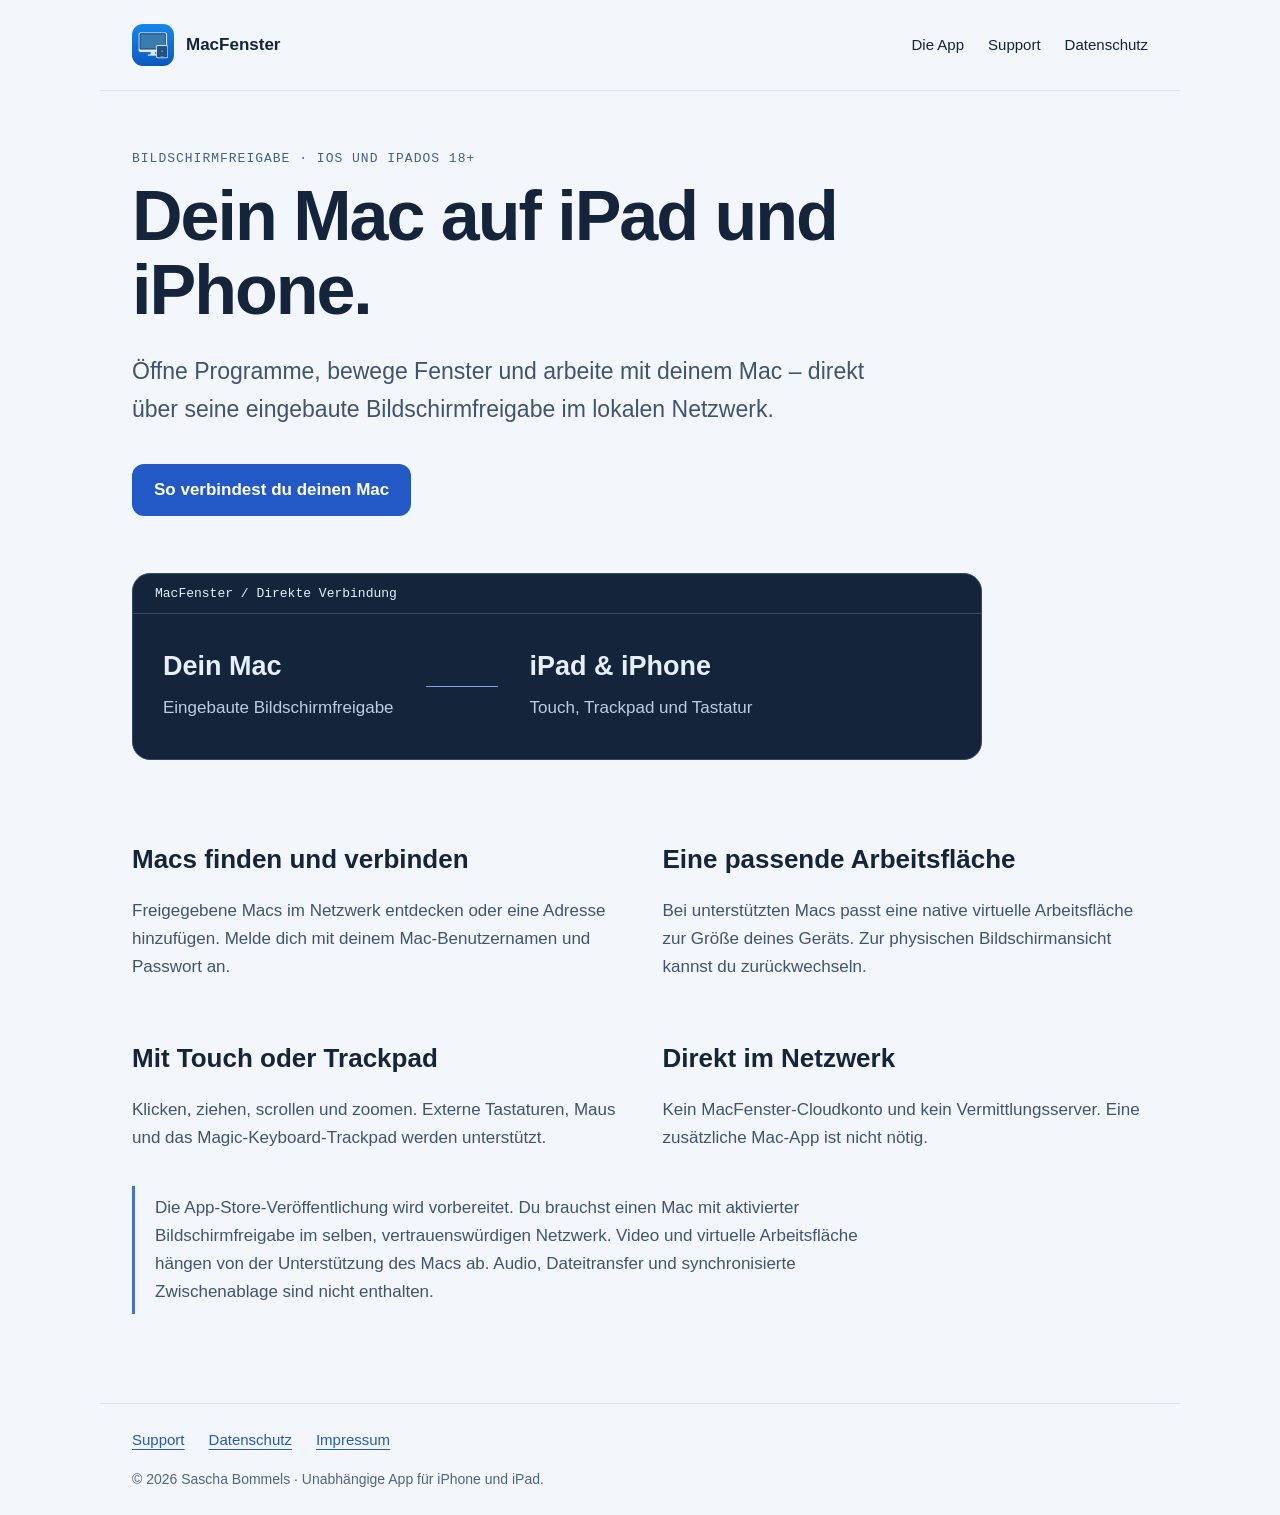
==== index.html @ a95e3043 "Publish MacFenster support and privacy website" ====
<!doctype html><html lang="de"><head><meta charset="utf-8"><meta name="viewport" content="width=device-width,initial-scale=1"><title>Dein Mac auf iPad und iPhone – MacFenster</title><meta name="description" content="MacFenster: Bildschirmfreigabe für deinen Mac auf iPad und iPhone. Hilfe, Kontakt und Datenschutz."><link rel="icon" href="assets/icon.png"><link rel="stylesheet" href="style.css"></head><body><header><a class="brand" href="index.html"><img src="assets/icon.png" alt="" width="42" height="42">MacFenster</a><nav aria-label="Hauptnavigation"><a href="index.html">Die App</a><a href="support.html">Support</a><a href="privacy.html">Datenschutz</a></nav></header><main><div class="eyebrow">Bildschirmfreigabe · iOS und iPadOS 18+</div><h1>Dein Mac auf iPad und iPhone.</h1><p class="lead">Öffne Programme, bewege Fenster und arbeite mit deinem Mac – direkt über seine eingebaute Bildschirmfreigabe im lokalen Netzwerk.</p><a class="button" href="support.html">So verbindest du deinen Mac</a><div class="window" role="img" aria-label="Direkte Verbindung vom Mac zu iPad und iPhone"><div class="titlebar">MacFenster / Direkte Verbindung</div><div class="windowbody"><div><strong>Dein Mac</strong><p>Eingebaute Bildschirmfreigabe</p></div><span class="linkline"></span><div><strong>iPad &amp; iPhone</strong><p>Touch, Trackpad und Tastatur</p></div></div></div><div class="features"><section><h2>Macs finden und verbinden</h2><p>Freigegebene Macs im Netzwerk entdecken oder eine Adresse hinzufügen. Melde dich mit deinem Mac-Benutzernamen und Passwort an.</p></section><section><h2>Eine passende Arbeitsfläche</h2><p>Bei unterstützten Macs passt eine native virtuelle Arbeitsfläche zur Größe deines Geräts. Zur physischen Bildschirmansicht kannst du zurückwechseln.</p></section><section><h2>Mit Touch oder Trackpad</h2><p>Klicken, ziehen, scrollen und zoomen. Externe Tastaturen, Maus und das Magic-Keyboard-Trackpad werden unterstützt.</p></section><section><h2>Direkt im Netzwerk</h2><p>Kein MacFenster-Cloudkonto und kein Vermittlungsserver. Eine zusätzliche Mac-App ist nicht nötig.</p></section></div><p class="note">Die App-Store-Veröffentlichung wird vorbereitet. Du brauchst einen Mac mit aktivierter Bildschirmfreigabe im selben, vertrauenswürdigen Netzwerk. Video und virtuelle Arbeitsfläche hängen von der Unterstützung des Macs ab. Audio, Dateitransfer und synchronisierte Zwischenablage sind nicht enthalten.</p></main><footer><nav aria-label="Rechtliches"><a href="support.html">Support</a><a href="privacy.html">Datenschutz</a><a href="impressum.html">Impressum</a></nav>© 2026 Sascha Bommels · Unabhängige App für iPhone und iPad.</footer></body></html>
---- style.css ----
*{box-sizing:border-box}body{margin:0;background:#f3f6fb;color:#14243b;font:17px/1.65 -apple-system,BlinkMacSystemFont,"Segoe UI",sans-serif}a{color:#2259c7;text-underline-offset:4px}header,main,footer{max-width:1080px;margin:auto;padding:24px 32px}header{display:flex;align-items:center;justify-content:space-between;gap:24px;border-bottom:1px solid #dbe3ef}header a{color:inherit;text-decoration:none}nav{display:flex;gap:24px;flex-wrap:wrap;font-size:15px}.brand{display:flex;align-items:center;gap:12px;font-weight:650}.brand img{width:42px;height:42px;border-radius:11px}main{min-height:65vh;padding-top:60px;padding-bottom:72px}h1{font-size:clamp(38px,6vw,70px);line-height:1.05;letter-spacing:-2px;max-width:800px;margin:14px 0 26px}h2{font-size:26px;line-height:1.25;margin-top:38px}p{max-width:760px}.eyebrow{font:13px ui-monospace,SFMono-Regular,monospace;color:#42628a;text-transform:uppercase;letter-spacing:1px}.lead{font-size:23px;color:#40546f}.button{display:inline-block;background:#2359c6;color:white;text-decoration:none;padding:12px 22px;border-radius:12px;font-weight:600;margin:12px 10px 12px 0}.window{margin:45px 0;background:#14243b;color:#e6efff;border:1px solid #364b6a;border-radius:18px;overflow:hidden;max-width:850px}.titlebar{padding:12px 22px;font:13px ui-monospace,monospace;border-bottom:1px solid #364b6a}.windowbody{padding:30px;display:flex;align-items:center;gap:32px;flex-wrap:wrap}.windowbody strong{font-size:27px}.windowbody p{color:#bdcce4;margin:6px 0}.linkline{width:72px;height:1px;background:#81a6eb}.features{display:grid;grid-template-columns:1fr 1fr;gap:6px 45px}.features p{color:#40546f}.note{border-left:3px solid #4072ce;padding:8px 0 8px 20px;color:#40546f}li{margin:10px 0}footer{font-size:14px;color:#506581;border-top:1px solid #dbe3ef}footer nav{margin-bottom:15px}address{font-style:normal}:focus-visible{outline:3px solid #d1792d;outline-offset:5px}details{border-bottom:1px solid #dbe3ef;padding:18px 0}summary{cursor:pointer;font-weight:600}@media(max-width:640px){header,main,footer{padding-left:22px;padding-right:22px}header{align-items:flex-start;flex-direction:column;gap:15px}nav{gap:15px}main{padding-top:36px}.lead{font-size:20px}.features{grid-template-columns:1fr}.windowbody{padding:24px;gap:18px}.linkline{width:30px}}
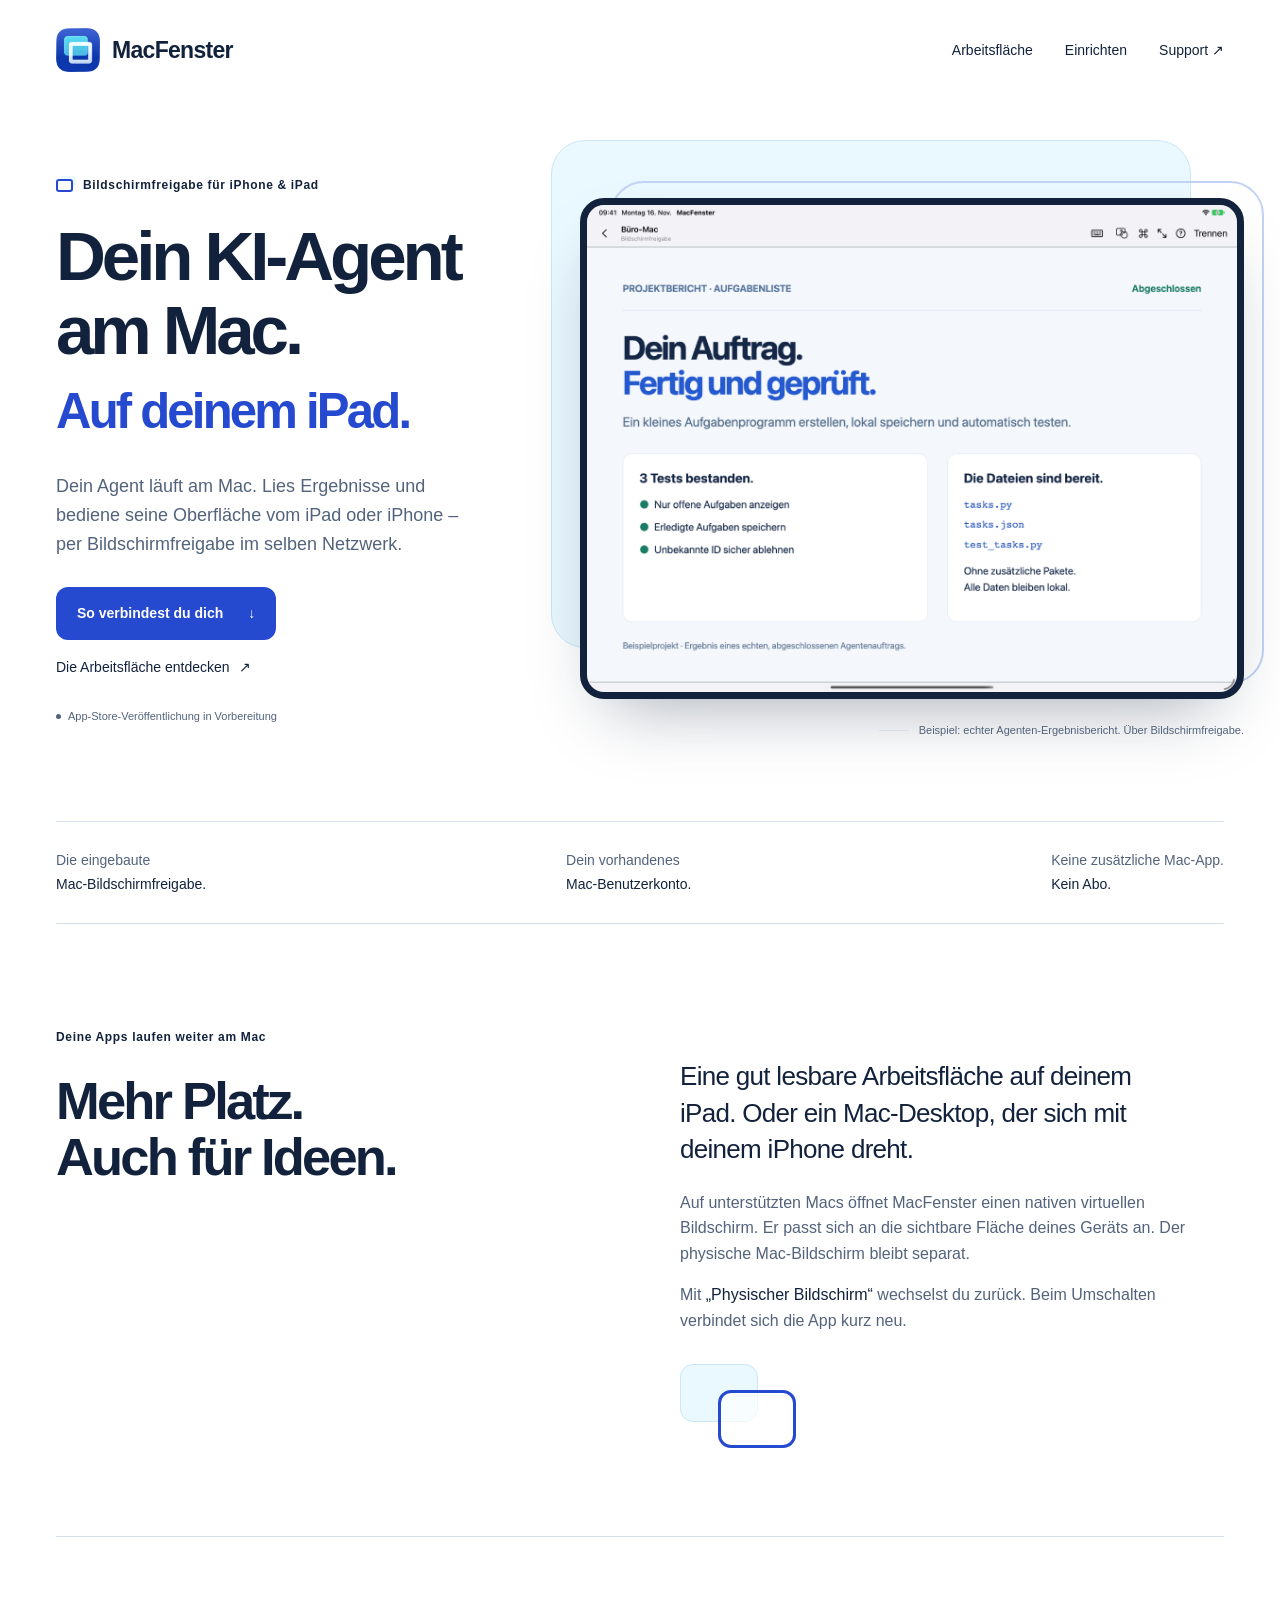
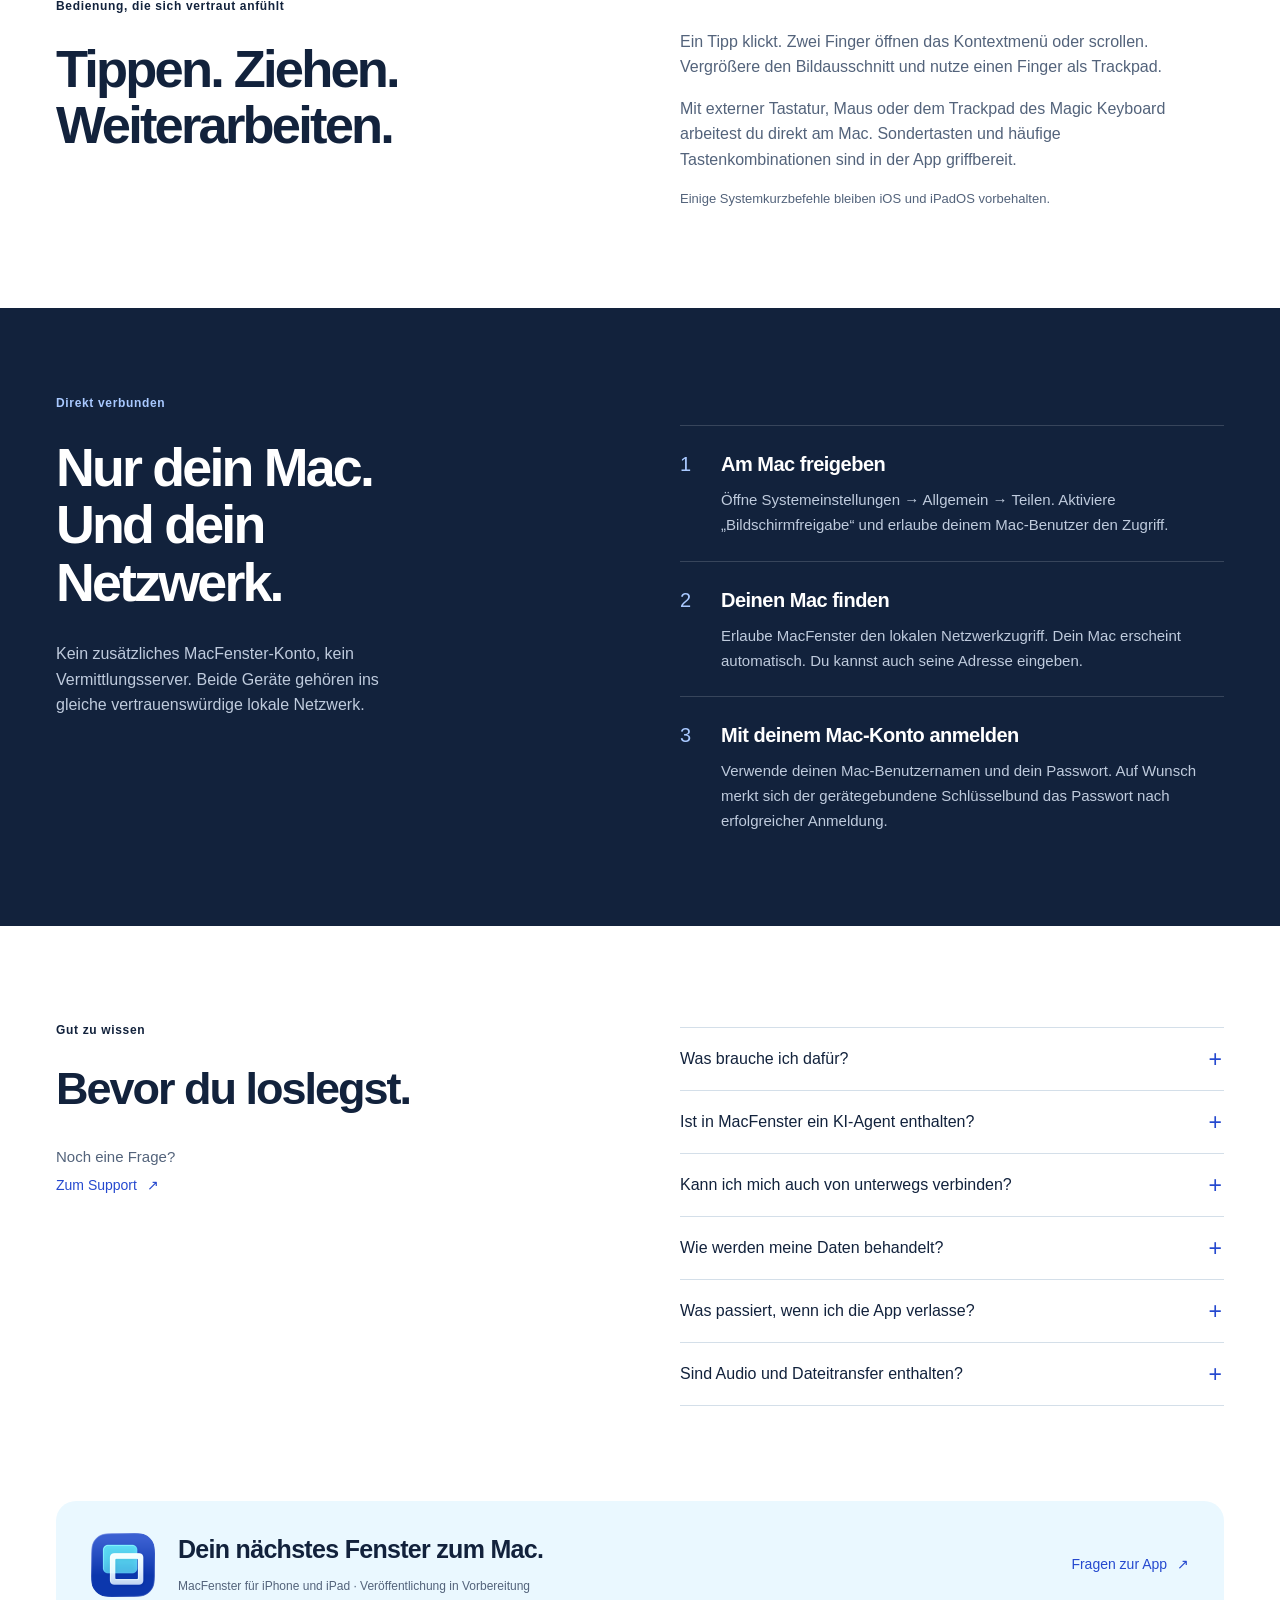
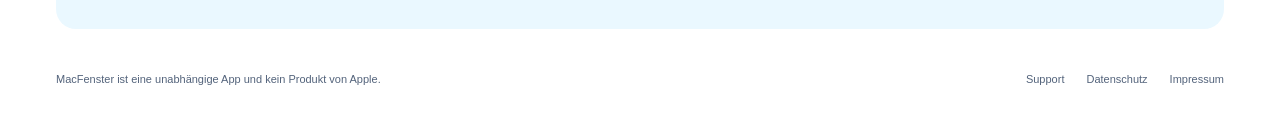
==== commit ae31b364: "Redesign MacFenster identity and agent remote-control positioning" ====
--- a/index.html
+++ b/index.html
@@ -1 +1,72 @@
-<!doctype html><html lang="de"><head><meta charset="utf-8"><meta name="viewport" content="width=device-width,initial-scale=1"><title>Dein Mac auf iPad und iPhone – MacFenster</title><meta name="description" content="MacFenster: Bildschirmfreigabe für deinen Mac auf iPad und iPhone. Hilfe, Kontakt und Datenschutz."><link rel="icon" href="assets/icon.png"><link rel="stylesheet" href="style.css"></head><body><header><a class="brand" href="index.html"><img src="assets/icon.png" alt="" width="42" height="42">MacFenster</a><nav aria-label="Hauptnavigation"><a href="index.html">Die App</a><a href="support.html">Support</a><a href="privacy.html">Datenschutz</a></nav></header><main><div class="eyebrow">Bildschirmfreigabe · iOS und iPadOS 18+</div><h1>Dein Mac auf iPad und iPhone.</h1><p class="lead">Öffne Programme, bewege Fenster und arbeite mit deinem Mac – direkt über seine eingebaute Bildschirmfreigabe im lokalen Netzwerk.</p><a class="button" href="support.html">So verbindest du deinen Mac</a><div class="window" role="img" aria-label="Direkte Verbindung vom Mac zu iPad und iPhone"><div class="titlebar">MacFenster / Direkte Verbindung</div><div class="windowbody"><div><strong>Dein Mac</strong><p>Eingebaute Bildschirmfreigabe</p></div><span class="linkline"></span><div><strong>iPad &amp; iPhone</strong><p>Touch, Trackpad und Tastatur</p></div></div></div><div class="features"><section><h2>Macs finden und verbinden</h2><p>Freigegebene Macs im Netzwerk entdecken oder eine Adresse hinzufügen. Melde dich mit deinem Mac-Benutzernamen und Passwort an.</p></section><section><h2>Eine passende Arbeitsfläche</h2><p>Bei unterstützten Macs passt eine native virtuelle Arbeitsfläche zur Größe deines Geräts. Zur physischen Bildschirmansicht kannst du zurückwechseln.</p></section><section><h2>Mit Touch oder Trackpad</h2><p>Klicken, ziehen, scrollen und zoomen. Externe Tastaturen, Maus und das Magic-Keyboard-Trackpad werden unterstützt.</p></section><section><h2>Direkt im Netzwerk</h2><p>Kein MacFenster-Cloudkonto und kein Vermittlungsserver. Eine zusätzliche Mac-App ist nicht nötig.</p></section></div><p class="note">Die App-Store-Veröffentlichung wird vorbereitet. Du brauchst einen Mac mit aktivierter Bildschirmfreigabe im selben, vertrauenswürdigen Netzwerk. Video und virtuelle Arbeitsfläche hängen von der Unterstützung des Macs ab. Audio, Dateitransfer und synchronisierte Zwischenablage sind nicht enthalten.</p></main><footer><nav aria-label="Rechtliches"><a href="support.html">Support</a><a href="privacy.html">Datenschutz</a><a href="impressum.html">Impressum</a></nav>© 2026 Sascha Bommels · Unabhängige App für iPhone und iPad.</footer></body></html>+<!doctype html>
+<html lang="de">
+<head>
+  <meta charset="utf-8">
+  <meta name="viewport" content="width=device-width,initial-scale=1">
+  <meta name="robots" content="noindex,nofollow">
+  <meta name="description" content="Deinen KI-Agenten am Mac im Blick behalten und seine Oberfläche bedienen – über Bildschirmfreigabe auf iPad und iPhone, direkt im gemeinsamen lokalen Netzwerk.">
+  <title>MacFenster – Dein KI-Agent am Mac. Auf deinem iPad.</title>
+  <link rel="icon" href="assets/portal.png" type="image/png">
+  <link rel="stylesheet" href="styles.css">
+  <link rel="canonical" href="https://nature0ne.github.io/macfenster-website/">
+  <meta property="og:type" content="website">
+  <meta property="og:url" content="https://nature0ne.github.io/macfenster-website/">
+  <meta property="og:title" content="MacFenster – Dein KI-Agent am Mac. Auf deinem iPad.">
+  <meta property="og:description" content="Bediene deinen Mac mit iPad und iPhone – per Bildschirmfreigabe im selben Netzwerk.">
+  <meta property="og:image" content="https://nature0ne.github.io/macfenster-website/assets/share-card.png">
+  <meta name="twitter:card" content="summary_large_image">
+</head>
+<body>
+  <a class="skip" href="#inhalt">Zum Inhalt</a>
+  <header class="site-header wrap">
+    <a class="brand" href="#" aria-label="MacFenster Startseite"><img src="assets/portal.png" width="44" height="44" alt=""><span>MacFenster</span></a>
+    <nav aria-label="Hauptnavigation"><a href="#arbeitsflaeche">Arbeitsfläche</a><a href="#einrichten">Einrichten</a><a href="https://nature0ne.github.io/macfenster-website/support.html">Support <span aria-hidden="true">↗</span></a></nav>
+  </header>
+
+  <main id="inhalt">
+    <section class="hero hero-ai wrap" aria-labelledby="hero-title">
+      <div class="hero-copy">
+        <p class="eyebrow"><span class="small-window" aria-hidden="true"></span>Bildschirmfreigabe für iPhone &amp; iPad</p>
+        <h1 id="hero-title">Dein KI-Agent<br>am Mac.<br><span>Auf deinem iPad.</span></h1>
+        <p class="lead">Dein Agent läuft am Mac. Lies Ergebnisse und bediene seine Oberfläche vom iPad oder iPhone – per Bildschirmfreigabe im selben Netzwerk.</p>
+        <div class="hero-actions"><a class="button" href="#einrichten">So verbindest du dich <span aria-hidden="true">↓</span></a><a class="text-link" href="#arbeitsflaeche">Die Arbeitsfläche entdecken <span aria-hidden="true">↗</span></a></div>
+        <p class="availability"><span aria-hidden="true"></span>App-Store-Veröffentlichung in Vorbereitung</p>
+      </div>
+      <figure class="hero-visual">
+        <div class="window-outline outline-back" aria-hidden="true"></div><div class="window-outline outline-front" aria-hidden="true"></div>
+        <div class="app-window"><img src="assets/agent-result-ipad.png" width="2752" height="2064" alt="MacFenster auf dem iPad, hier mit einem gekennzeichneten Ergebnisbericht eines echten Beispiel-Agentenauftrags. Die App bedient die am Mac geöffneten Programme über Bildschirmfreigabe." fetchpriority="high"></div>
+        <figcaption><span class="caption-line" aria-hidden="true"></span>Beispiel: echter Agenten-Ergebnisbericht. Über Bildschirmfreigabe.</figcaption>
+      </figure>
+    </section>
+
+    <div class="principles wrap" aria-label="Direkte Verbindung ohne zusätzlichen Dienst"><p>Die eingebaute<br><strong>Mac-Bildschirmfreigabe.</strong></p><p>Dein vorhandenes<br><strong>Mac-Benutzerkonto.</strong></p><p>Keine zusätzliche Mac-App.<br><strong>Kein Abo.</strong></p></div>
+
+    <section class="workspace wrap" id="arbeitsflaeche" aria-labelledby="workspace-title">
+      <div><p class="eyebrow">Deine Apps laufen weiter am Mac</p><h2 id="workspace-title">Mehr Platz.<br>Auch für Ideen.</h2></div>
+      <div class="workspace-copy"><p class="large-copy">Eine gut lesbare Arbeitsfläche auf deinem iPad. Oder ein Mac-Desktop, der sich mit deinem iPhone dreht.</p><p>Auf unterstützten Macs öffnet MacFenster einen nativen virtuellen Bildschirm. Er passt sich an die sichtbare Fläche deines Geräts an. Der physische Mac-Bildschirm bleibt separat.</p><p>Mit <strong>„Physischer Bildschirm“</strong> wechselst du zurück. Beim Umschalten verbindet sich die App kurz neu.</p><div class="window-pair" aria-hidden="true"><span></span><span></span></div></div>
+    </section>
+
+    <section class="input-section wrap" aria-labelledby="input-title">
+      <div class="input-title"><p class="eyebrow">Bedienung, die sich vertraut anfühlt</p><h2 id="input-title">Tippen. Ziehen.<br>Weiterarbeiten.</h2></div>
+      <div class="input-copy"><p>Ein Tipp klickt. Zwei Finger öffnen das Kontextmenü oder scrollen. Vergrößere den Bildausschnitt und nutze einen Finger als Trackpad.</p><p>Mit externer Tastatur, Maus oder dem Trackpad des Magic Keyboard arbeitest du direkt am Mac. Sondertasten und häufige Tastenkombinationen sind in der App griffbereit.</p><p class="muted">Einige Systemkurzbefehle bleiben iOS und iPadOS vorbehalten.</p></div>
+    </section>
+
+    <section class="setup" id="einrichten" aria-labelledby="setup-title">
+      <div class="wrap setup-grid"><div class="setup-intro"><p class="eyebrow">Direkt verbunden</p><h2 id="setup-title">Nur dein Mac.<br>Und dein<br>Netzwerk.</h2><p>Kein zusätzliches MacFenster-Konto, kein Vermittlungsserver. Beide Geräte gehören ins gleiche vertrauenswürdige lokale Netzwerk.</p></div>
+      <ol class="setup-steps"><li><span class="step-number" aria-hidden="true">1</span><div><h3>Am Mac freigeben</h3><p>Öffne Systemeinstellungen → Allgemein → Teilen. Aktiviere „Bildschirmfreigabe“ und erlaube deinem Mac-Benutzer den Zugriff.</p></div></li><li><span class="step-number" aria-hidden="true">2</span><div><h3>Deinen Mac finden</h3><p>Erlaube MacFenster den lokalen Netzwerkzugriff. Dein Mac erscheint automatisch. Du kannst auch seine Adresse eingeben.</p></div></li><li><span class="step-number" aria-hidden="true">3</span><div><h3>Mit deinem Mac-Konto anmelden</h3><p>Verwende deinen Mac-Benutzernamen und dein Passwort. Auf Wunsch merkt sich der gerätegebundene Schlüsselbund das Passwort nach erfolgreicher Anmeldung.</p></div></li></ol></div>
+    </section>
+
+    <section class="questions wrap" aria-labelledby="questions-title"><div><p class="eyebrow">Gut zu wissen</p><h2 id="questions-title">Bevor du loslegst.</h2><p class="questions-intro">Noch eine Frage?<br><a class="text-link" href="https://nature0ne.github.io/macfenster-website/support.html">Zum Support <span aria-hidden="true">↗</span></a></p></div><div class="answers">
+      <details><summary>Was brauche ich dafür?</summary><p>Ein iPhone oder iPad mit iOS beziehungsweise iPadOS 18 oder neuer und einen Mac mit aktivierter Bildschirmfreigabe. Beide Geräte müssen im selben lokalen Netzwerk sein. Videoübertragung und virtuelle Bildschirme erfordern Unterstützung durch den Mac. Die App-Oberfläche ist auf Deutsch.</p></details>
+      <details><summary>Ist in MacFenster ein KI-Agent enthalten?</summary><p>Dein KI-Agent läuft als eigenes Programm auf deinem Mac. MacFenster zeigt und bedient dessen Oberfläche über Bildschirmfreigabe, genau wie andere Mac-Apps. Ein KI-Dienst oder eine spezielle Agenten-Anbindung ist nicht enthalten.</p></details>
+      <details><summary>Kann ich mich auch von unterwegs verbinden?</summary><p>MacFenster ist für das gemeinsame lokale Netzwerk gedacht. Ein Internetzugriff oder eine Verbindung zwischen verschiedenen Netzwerken wird nicht eingerichtet.</p></details>
+      <details><summary>Wie werden meine Daten behandelt?</summary><p>Die Verbindung geht direkt zu deinem Mac. MacFenster zeichnet deinen Bildschirm nicht auf. Passwortspeicherung ist freiwillig und an dein Gerät gebunden. Der klassische ARD/RFB-Rückfall verschlüsselt nicht den gesamten Datenstrom – verwende deshalb ein vertrauenswürdiges Netzwerk.</p></details>
+      <details><summary>Was passiert, wenn ich die App verlasse?</summary><p>Im Hintergrund endet die Sitzung. Du kannst dich anschließend erneut verbinden.</p></details>
+      <details><summary>Sind Audio und Dateitransfer enthalten?</summary><p>Audioübertragung, Dateitransfer und eine automatisch synchronisierte Zwischenablage sind nicht enthalten. Kopieren und Einsetzen innerhalb des Macs erreichst du über die Mac-Tastenkombinationen.</p></details>
+    </div></section>
+
+    <section class="closing wrap"><img src="assets/portal.png" alt="" width="64" height="64"><div><p>Dein nächstes Fenster zum Mac.</p><span>MacFenster für iPhone und iPad · Veröffentlichung in Vorbereitung</span></div><a class="text-link" href="https://nature0ne.github.io/macfenster-website/support.html">Fragen zur App <span aria-hidden="true">↗</span></a></section>
+  </main>
+  <footer class="site-footer wrap"><p>MacFenster ist eine unabhängige App und kein Produkt von Apple.</p><nav aria-label="Rechtliches"><a href="https://nature0ne.github.io/macfenster-website/support.html">Support</a><a href="https://nature0ne.github.io/macfenster-website/privacy.html">Datenschutz</a><a href="https://nature0ne.github.io/macfenster-website/impressum.html">Impressum</a></nav></footer>
+</body>
+</html>
--- a/styles.css
+++ b/styles.css
@@ -0,0 +1,18 @@
+:root{--ink:#12223c;--cobalt:#2549cf;--ice:#eaf8ff;--white:#fff;--muted:#53637b;--rule:#d4dfe9;--display:"Avenir Next",Avenir,"Segoe UI",sans-serif;--body:"Helvetica Neue",Helvetica,Arial,sans-serif}
+*{box-sizing:border-box}html{scroll-behavior:smooth;scroll-padding-top:40px}body{margin:0;background:var(--white);color:var(--ink);font-family:var(--body);font-size:17px;line-height:1.6;-webkit-font-smoothing:antialiased}a{color:inherit;text-underline-offset:5px}a:focus-visible,summary:focus-visible{outline:3px solid var(--cobalt);outline-offset:6px;border-radius:3px}img{display:block;max-width:100%}.wrap{width:min(1344px,calc(100% - 112px));margin-inline:auto}.skip{position:fixed;z-index:100;top:12px;left:12px;background:var(--ink);color:white;padding:12px 20px;transform:translateY(-160%)}.skip:focus{transform:none}.preview-note{text-align:center;background:var(--ice);color:var(--muted);font-size:12px;letter-spacing:.02em;padding:7px 18px}.site-header{display:flex;align-items:center;justify-content:space-between;gap:24px;padding-block:28px}.brand{display:flex;align-items:center;gap:12px;font-family:var(--display);font-size:23px;font-weight:700;letter-spacing:-.7px;text-decoration:none}.brand img{border-radius:12px}.site-header nav{display:flex;gap:32px;font-size:14px;font-weight:500}.site-header nav a{text-decoration:none}.site-header nav a:hover{color:var(--cobalt)}
+.hero{display:grid;grid-template-columns:43% 57%;align-items:center;gap:0;padding-block:62px 82px}.eyebrow{margin:0 0 25px;font-size:12px;font-weight:600;letter-spacing:.055em;display:flex;align-items:center;gap:10px}.small-window{display:inline-block;width:17px;height:13px;border:2px solid var(--cobalt);border-radius:3px;box-shadow:4px -4px 0 -1px var(--ice)}h1,h2,h3,p{margin-top:0}h1,h2,h3{font-family:var(--display)}h1{font-size:clamp(62px,6.7vw,100px);line-height:.98;letter-spacing:-6px;font-weight:700;margin-bottom:30px}h1 span{color:var(--cobalt)}.hero-copy{position:relative;z-index:2;padding-right:34px}.lead{max-width:405px;font-size:18px;line-height:1.6;color:var(--muted);margin-bottom:29px}.hero-actions{display:flex;align-items:flex-start;flex-direction:column;gap:16px}.button{display:inline-flex;align-items:center;gap:25px;background:var(--cobalt);color:var(--white);padding:15px 21px;border-radius:12px;font-size:14px;font-weight:600;text-decoration:none;transition:background .2s,transform .2s}.button:hover{background:#183bae;transform:translateY(-2px)}.text-link{font-size:14px;text-decoration:none;font-weight:500}.text-link:hover{text-decoration:underline}.text-link span{margin-left:6px}.availability{font-size:11px;line-height:1.5;margin:30px 0 0;color:var(--muted);display:flex;gap:7px;align-items:center}.availability>span{width:5px;height:5px;border-radius:50%;background:var(--muted)}
+.hero-visual{position:relative;margin:12px -20px 0 0;padding:24px 0 0 22px;isolation:isolate}.window-outline{position:absolute;border-radius:34px;pointer-events:none;z-index:-1}.outline-back{inset:-34px 53px 91px -7px;background:var(--ice);border:1px solid #cce6f4}.outline-front{inset:7px -20px 55px 52px;border:2px solid #c2d3f6}.app-window{background:var(--ink);border:7px solid var(--ink);border-radius:24px;overflow:hidden;box-shadow:0 32px 68px -29px #12223c66,0 1px 0 #fff8 inset}.app-window img{width:100%;height:auto;aspect-ratio:4/3;object-fit:cover;background:var(--ice)}figcaption{display:flex;gap:10px;align-items:center;justify-content:flex-end;font-size:11px;color:var(--muted);margin-top:23px;line-height:1.5}.caption-line{width:30px;height:1px;background:var(--rule)}
+.principles{border-block:1px solid var(--rule);display:flex;justify-content:space-between;gap:40px;padding-block:27px;margin-bottom:104px}.principles p{margin:0;font-size:14px;line-height:1.7;color:var(--muted)}.principles strong{color:var(--ink);font-weight:500}.workspace{display:grid;grid-template-columns:1fr 1fr;gap:80px;align-items:start;margin-bottom:88px}h2{font-size:clamp(42px,4.1vw,61px);line-height:1.07;letter-spacing:-2.8px;font-weight:650;margin-bottom:30px}.workspace-copy{padding-top:30px;max-width:510px;position:relative}.large-copy{font-family:var(--display);font-size:26px;font-weight:500;letter-spacing:-.7px;line-height:1.4;margin-bottom:22px}.workspace-copy>p:not(.large-copy),.input-copy{color:var(--muted);font-size:16px}.workspace-copy strong{color:var(--ink);font-weight:500}.window-pair{height:84px;width:116px;position:relative;margin-top:30px}.window-pair span{position:absolute;border-radius:13px;width:78px;height:58px}.window-pair span:first-child{left:0;top:0;background:var(--ice);border:1px solid #cce6f4}.window-pair span:last-child{right:0;bottom:0;border:3px solid var(--cobalt);background:#ffffffb0}.input-section{display:grid;grid-template-columns:1fr 1fr;gap:80px;border-top:1px solid var(--rule);padding-top:60px;padding-bottom:86px}.input-copy{max-width:510px;padding-top:32px}.muted{font-size:13px!important;color:var(--muted)}
+.setup{background:var(--ink);color:var(--white);padding:86px 0 92px}.setup-grid{display:grid;grid-template-columns:1fr 1fr;gap:80px}.setup .eyebrow{color:#a9c9ff}.setup h2{font-size:clamp(44px,4.2vw,64px);margin-bottom:30px}.setup-intro>p:last-child{max-width:350px;color:#bfcbdd;font-size:16px}.setup-steps{list-style:none;margin:31px 0 0;padding:0}.setup-steps li{display:flex;gap:23px;padding:23px 0;border-top:1px solid #ffffff28}.setup-steps li:last-child{padding-bottom:0}.step-number{font-family:var(--display);font-size:20px;color:#a9c9ff;min-width:18px;line-height:1.5}.setup h3{margin:0 0 9px;font-size:20px;line-height:1.5;letter-spacing:-.5px;font-weight:600}.setup-steps p{margin:0;color:#bfcbdd;font-size:15px;line-height:1.65}
+.questions{display:grid;grid-template-columns:1fr 1fr;gap:80px;padding-top:95px;padding-bottom:95px}.questions h2{font-size:45px;letter-spacing:-2px}.questions-intro{font-size:15px;line-height:1.9;color:var(--muted)}.questions .text-link{color:var(--cobalt)}.answers{border-top:1px solid var(--rule);margin-top:6px}details{border-bottom:1px solid var(--rule)}summary{cursor:pointer;list-style:none;position:relative;padding:19px 29px 19px 0;font-size:16px;font-weight:500;line-height:1.5}summary::-webkit-details-marker{display:none}summary:after{content:"+";position:absolute;right:2px;top:17px;color:var(--cobalt);font-size:23px;line-height:1.3;font-weight:400}details[open] summary:after{content:"−"}details>p{color:var(--muted);font-size:14px;line-height:1.75;margin-bottom:22px;padding-right:24px}.closing{background:var(--ice);border-radius:20px;display:flex;align-items:center;gap:23px;padding:31px 35px;margin-bottom:42px}.closing>img{border-radius:17px}.closing>div{flex:1}.closing p{font-family:var(--display);font-size:25px;line-height:1.4;font-weight:600;letter-spacing:-.7px;margin:0 0 4px}.closing div>span{font-size:12px;color:var(--muted)}.closing>a{white-space:nowrap;color:var(--cobalt)}.site-footer{display:flex;justify-content:space-between;gap:30px;padding-bottom:32px;font-size:11px;color:var(--muted)}.site-footer p{margin:0}.site-footer nav{display:flex;gap:22px}.site-footer a{text-decoration:none}.site-footer a:hover{text-decoration:underline}
+@media(min-width:1600px){.hero{padding-block:75px 100px}.hero-visual{margin-right:-55px}}
+@media(max-width:1050px){.wrap{width:calc(100% - 64px)}.hero{grid-template-columns:42% 58%;padding-top:42px;padding-bottom:65px}h1{font-size:72px;letter-spacing:-4.6px}.hero-copy{padding-right:20px}.lead{font-size:16px}.eyebrow{font-size:10px;letter-spacing:.02em}.app-window{border-width:5px;border-radius:20px}.hero-visual{margin-right:0;padding-left:15px}.outline-front{right:-10px}.principles{margin-bottom:78px}.workspace,.input-section,.setup-grid,.questions{gap:45px}h2{font-size:45px}.large-copy{font-size:23px}.closing p{font-size:22px}.closing{padding:28px}.site-header nav{gap:22px}}
+@media(max-width:760px){.wrap{width:calc(100% - 40px)}.preview-note{font-size:10px;padding-block:6px}.site-header{padding-block:19px}.brand{font-size:21px;gap:10px}.brand img{width:37px;height:37px;border-radius:10px}.site-header nav{gap:16px;font-size:12px}.site-header nav a:first-child{display:none}.hero{grid-template-columns:1fr;padding-block:32px 42px;gap:40px}.hero-copy{padding:0}.eyebrow{font-size:11px;letter-spacing:.035em;margin-bottom:22px}h1{font-size:clamp(57px,12vw,85px);letter-spacing:-4px;line-height:1.02;margin-bottom:23px}h1 br:nth-of-type(2){display:none}h1 span{white-space:nowrap}.lead{font-size:17px;max-width:480px;margin-bottom:24px}.hero-actions{flex-direction:row;flex-wrap:wrap;align-items:center;gap:17px 24px}.button{font-size:13px;padding:14px 17px;gap:16px}.text-link{font-size:13px}.availability{margin-top:24px}.hero-visual{padding:17px 0 0 12px;margin:14px 0 0}.outline-back{inset:-12px 34px 70px -1px;border-radius:24px}.outline-front{inset:14px -7px 49px 36px;border-radius:24px}.app-window{border-radius:17px;border-width:5px}figcaption{font-size:10px;margin-top:18px;text-align:right;gap:7px}.caption-line{width:18px}.principles{gap:20px;padding-block:22px;margin-bottom:58px}.principles p{font-size:11px;line-height:1.65}.workspace,.input-section,.setup-grid,.questions{grid-template-columns:1fr;gap:8px}h2{font-size:44px;letter-spacing:-2.6px;margin-bottom:16px}.workspace{margin-bottom:51px}.workspace-copy{padding-top:0;max-width:none}.large-copy{font-size:23px;letter-spacing:-.5px;line-height:1.45}.workspace-copy>p:not(.large-copy),.input-copy{font-size:16px}.window-pair{margin-top:20px;width:94px;height:69px}.window-pair span{width:63px;height:47px;border-radius:11px}.input-section{padding-top:42px;padding-bottom:48px}.input-copy{padding-top:8px}.setup{padding-block:53px 58px}.setup h2{font-size:50px}.setup-intro>p:last-child{max-width:460px}.setup-steps{margin-top:17px}.setup-steps li{padding-block:21px;gap:18px}.setup h3{font-size:19px}.setup-steps p{font-size:14px}.questions{padding-block:57px 51px;gap:15px}.questions h2{font-size:39px}.questions-intro{margin-bottom:19px}.questions-intro br{display:none}.questions-intro a{margin-left:8px}summary{font-size:15px;padding-block:18px}details>p{font-size:14px}.closing{padding:23px;gap:15px;flex-wrap:wrap;margin-bottom:28px;border-radius:17px}.closing>img{width:48px;height:48px;border-radius:13px}.closing p{font-size:20px;letter-spacing:-.6px}.closing div>span{font-size:11px;display:block}.closing>a{margin-left:63px}.site-footer{flex-direction:column;gap:13px;padding-bottom:26px;font-size:10px}.site-footer nav{gap:23px}}
+@media(max-width:380px){.wrap{width:calc(100% - 32px)}.site-header nav{gap:12px;font-size:11px}.brand{font-size:19px}.brand img{width:34px;height:34px}.hero-actions{gap:17px}h1{font-size:56px;letter-spacing:-3.8px}.principles{gap:12px}.principles p{font-size:10px}.closing{padding:20px}.closing p{font-size:18px}}
+@media(prefers-reduced-motion:reduce){html{scroll-behavior:auto}.button{transition:none}.button:hover{transform:none}}
+/* The AI use-case stays a screen-sharing story: one clear headline, real app UI. */
+.hero-ai h1{font-size:clamp(56px,5.4vw,78px);line-height:1.07;letter-spacing:-4.1px}.hero-ai h1 span{font-size:.71em;letter-spacing:-2.8px;white-space:nowrap}.hero-ai .lead{max-width:420px}
+@media(min-width:761px) and (max-width:1050px){.hero-ai h1{font-size:clamp(42px,5.3vw,57px);letter-spacing:-2.8px}.hero-ai h1 span{letter-spacing:-1.8px}}
+@media(max-width:760px){.hero-ai h1{font-size:clamp(48px,9.8vw,70px);letter-spacing:-2.8px;line-height:1.08}.hero-ai h1 br:nth-of-type(2){display:block}.hero-ai h1 span{font-size:.77em;letter-spacing:-1.8px}}
+@media(max-width:380px){.hero-ai h1{font-size:47px;letter-spacing:-2.8px}}
+@media(max-width:760px){.hero-ai{display:flex;flex-direction:column;align-items:stretch;gap:20px;padding-top:22px}.hero-ai .hero-copy{display:contents}.hero-ai .hero-copy>.eyebrow{order:0;margin:0}.hero-ai h1{order:1;margin:0}.hero-ai .lead{order:2;margin:0}.hero-ai .hero-visual{order:3;margin-top:11px}.hero-ai .hero-actions{order:4}.hero-ai .availability{order:5;margin:0}.hero-ai .hero-visual figcaption{justify-content:flex-start;text-align:left}}
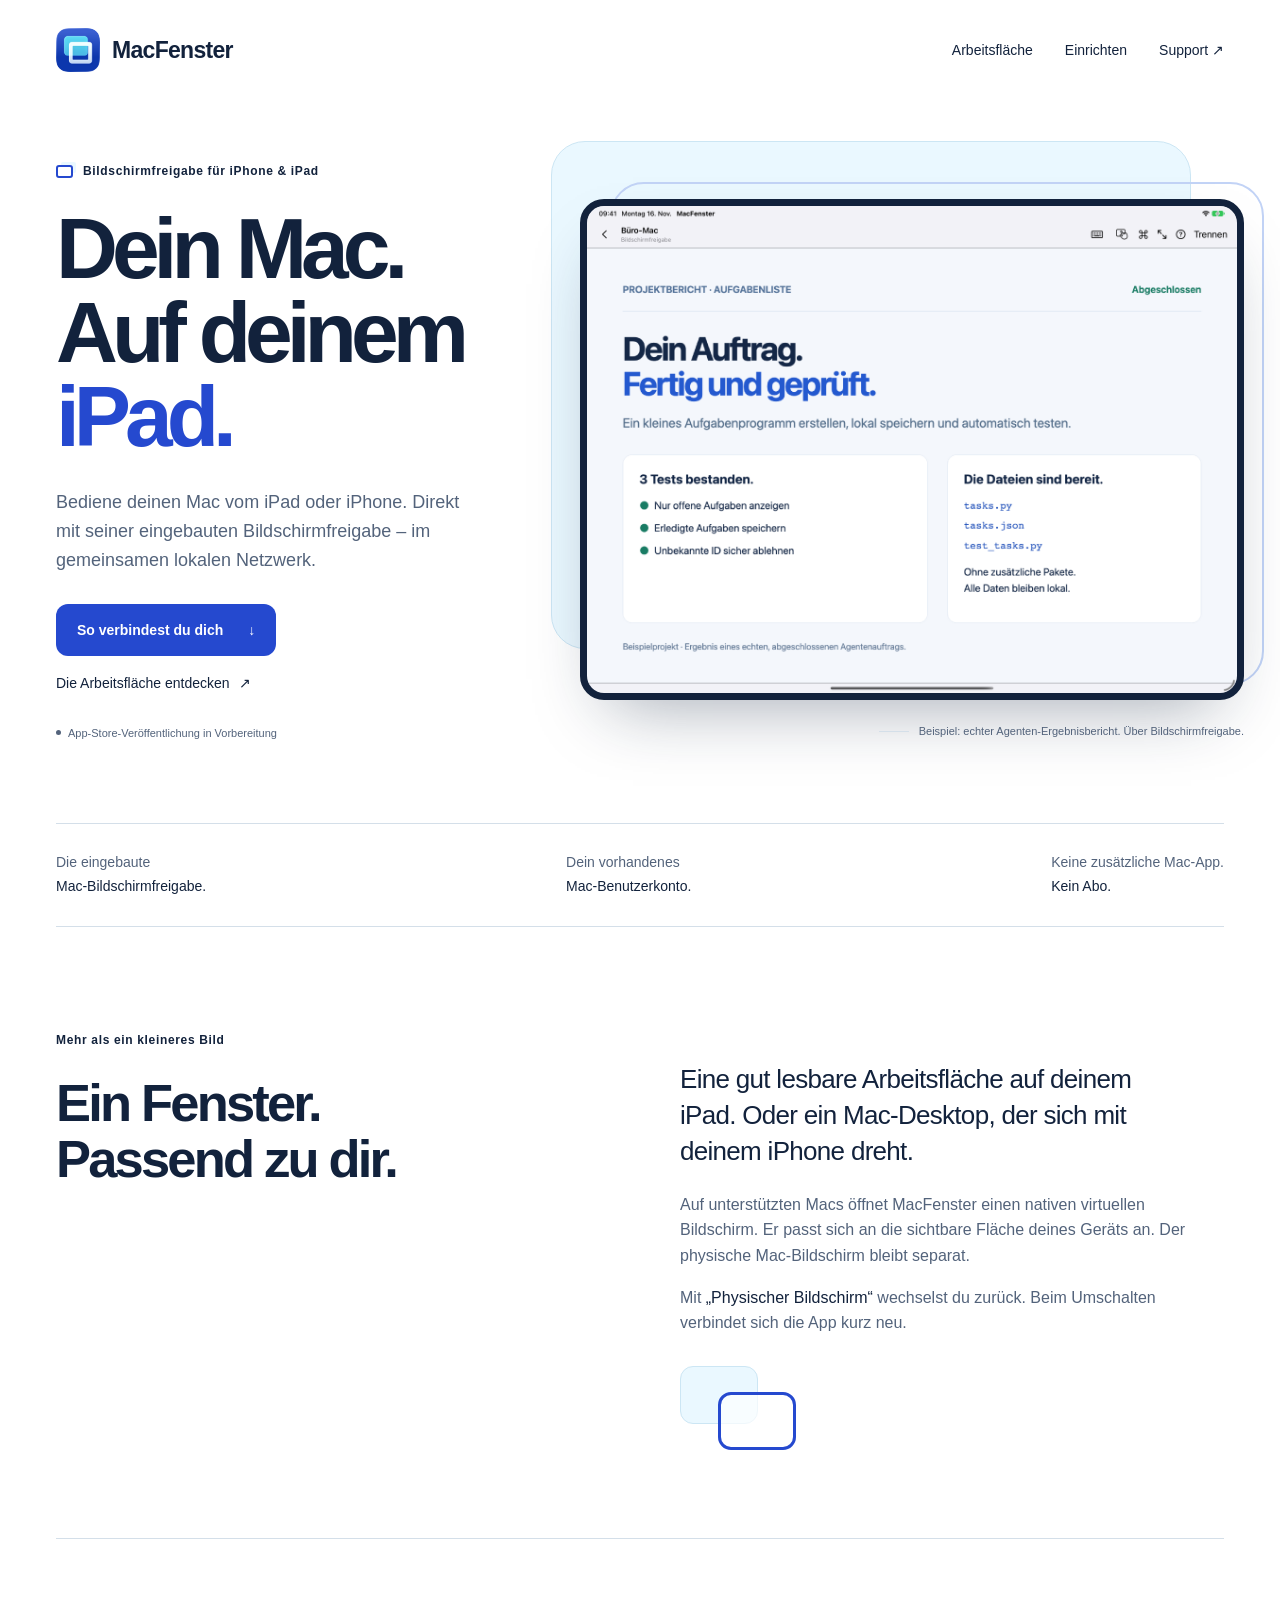
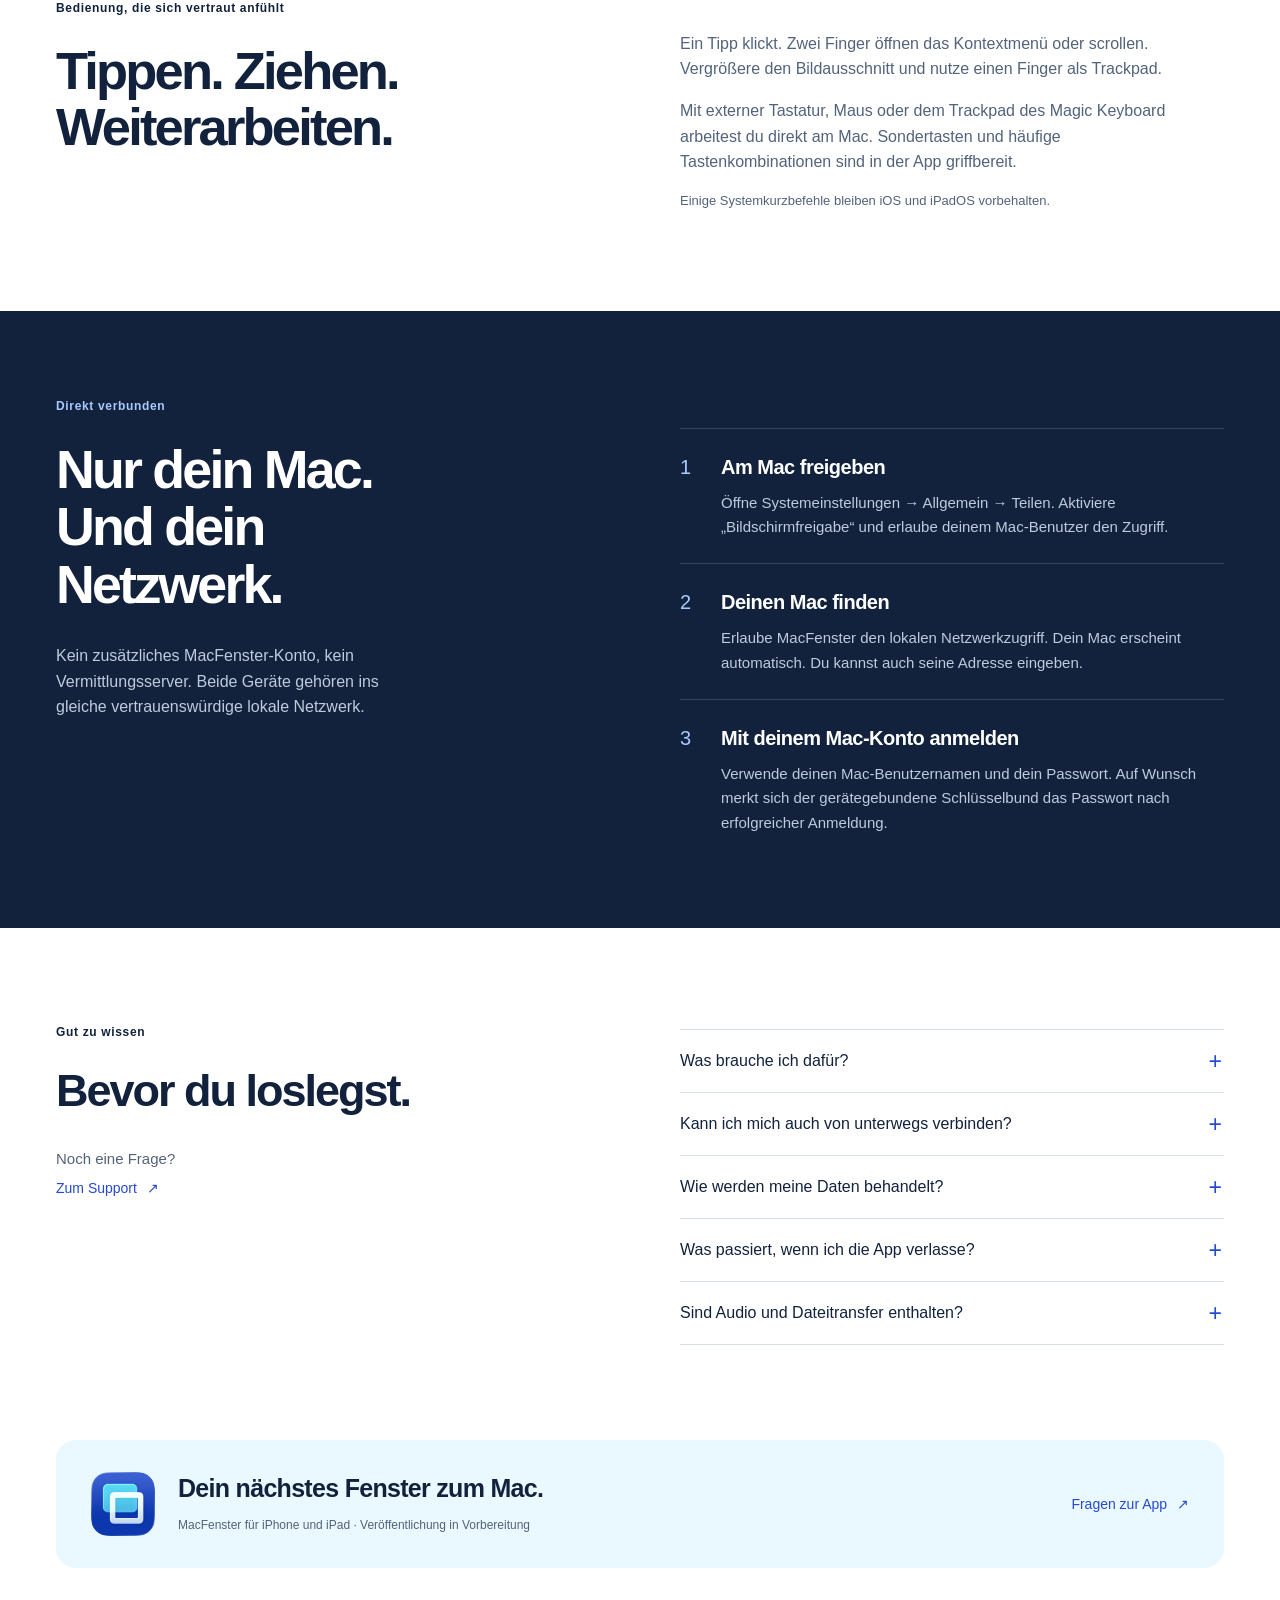
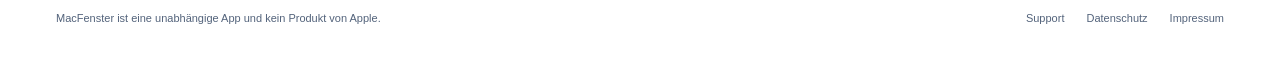
==== commit 31d25811: "Focus MacFenster messaging on simple screen sharing" ====
--- a/index.html
+++ b/index.html
@@ -4,16 +4,16 @@
   <meta charset="utf-8">
   <meta name="viewport" content="width=device-width,initial-scale=1">
   <meta name="robots" content="noindex,nofollow">
-  <meta name="description" content="Deinen KI-Agenten am Mac im Blick behalten und seine Oberfläche bedienen – über Bildschirmfreigabe auf iPad und iPhone, direkt im gemeinsamen lokalen Netzwerk.">
-  <title>MacFenster – Dein KI-Agent am Mac. Auf deinem iPad.</title>
+  <meta name="description" content="Deinen Mac auf iPad und iPhone bedienen. MacFenster verbindet sich direkt mit der eingebauten Bildschirmfreigabe – im gemeinsamen lokalen Netzwerk.">
+  <title>MacFenster – Bildschirmfreigabe auf iPad und iPhone</title>
   <link rel="icon" href="assets/portal.png" type="image/png">
   <link rel="stylesheet" href="styles.css">
   <link rel="canonical" href="https://nature0ne.github.io/macfenster-website/">
   <meta property="og:type" content="website">
   <meta property="og:url" content="https://nature0ne.github.io/macfenster-website/">
-  <meta property="og:title" content="MacFenster – Dein KI-Agent am Mac. Auf deinem iPad.">
-  <meta property="og:description" content="Bediene deinen Mac mit iPad und iPhone – per Bildschirmfreigabe im selben Netzwerk.">
-  <meta property="og:image" content="https://nature0ne.github.io/macfenster-website/assets/share-card.png">
+  <meta property="og:title" content="MacFenster – Dein Mac auf iPad und iPhone.">
+  <meta property="og:description" content="Einfache Bildschirmfreigabe für deinen Mac. Direkt im selben Netzwerk mit Touch, Trackpad und Tastatur bedienen.">
+  <meta property="og:image" content="https://nature0ne.github.io/macfenster-website/assets/share-screen-sharing.png">
   <meta name="twitter:card" content="summary_large_image">
 </head>
 <body>
@@ -24,11 +24,11 @@
   </header>
 
   <main id="inhalt">
-    <section class="hero hero-ai wrap" aria-labelledby="hero-title">
+    <section class="hero hero-showcase wrap" aria-labelledby="hero-title">
       <div class="hero-copy">
         <p class="eyebrow"><span class="small-window" aria-hidden="true"></span>Bildschirmfreigabe für iPhone &amp; iPad</p>
-        <h1 id="hero-title">Dein KI-Agent<br>am Mac.<br><span>Auf deinem iPad.</span></h1>
-        <p class="lead">Dein Agent läuft am Mac. Lies Ergebnisse und bediene seine Oberfläche vom iPad oder iPhone – per Bildschirmfreigabe im selben Netzwerk.</p>
+        <h1 id="hero-title">Dein Mac.<br>Auf deinem<br> <span>iPad.</span></h1>
+        <p class="lead">Bediene deinen Mac vom iPad oder iPhone. Direkt mit seiner eingebauten Bildschirmfreigabe – im gemeinsamen lokalen Netzwerk.</p>
         <div class="hero-actions"><a class="button" href="#einrichten">So verbindest du dich <span aria-hidden="true">↓</span></a><a class="text-link" href="#arbeitsflaeche">Die Arbeitsfläche entdecken <span aria-hidden="true">↗</span></a></div>
         <p class="availability"><span aria-hidden="true"></span>App-Store-Veröffentlichung in Vorbereitung</p>
       </div>
@@ -42,7 +42,7 @@
     <div class="principles wrap" aria-label="Direkte Verbindung ohne zusätzlichen Dienst"><p>Die eingebaute<br><strong>Mac-Bildschirmfreigabe.</strong></p><p>Dein vorhandenes<br><strong>Mac-Benutzerkonto.</strong></p><p>Keine zusätzliche Mac-App.<br><strong>Kein Abo.</strong></p></div>
 
     <section class="workspace wrap" id="arbeitsflaeche" aria-labelledby="workspace-title">
-      <div><p class="eyebrow">Deine Apps laufen weiter am Mac</p><h2 id="workspace-title">Mehr Platz.<br>Auch für Ideen.</h2></div>
+      <div><p class="eyebrow">Mehr als ein kleineres Bild</p><h2 id="workspace-title">Ein Fenster.<br>Passend zu dir.</h2></div>
       <div class="workspace-copy"><p class="large-copy">Eine gut lesbare Arbeitsfläche auf deinem iPad. Oder ein Mac-Desktop, der sich mit deinem iPhone dreht.</p><p>Auf unterstützten Macs öffnet MacFenster einen nativen virtuellen Bildschirm. Er passt sich an die sichtbare Fläche deines Geräts an. Der physische Mac-Bildschirm bleibt separat.</p><p>Mit <strong>„Physischer Bildschirm“</strong> wechselst du zurück. Beim Umschalten verbindet sich die App kurz neu.</p><div class="window-pair" aria-hidden="true"><span></span><span></span></div></div>
     </section>
 
@@ -58,7 +58,6 @@
 
     <section class="questions wrap" aria-labelledby="questions-title"><div><p class="eyebrow">Gut zu wissen</p><h2 id="questions-title">Bevor du loslegst.</h2><p class="questions-intro">Noch eine Frage?<br><a class="text-link" href="https://nature0ne.github.io/macfenster-website/support.html">Zum Support <span aria-hidden="true">↗</span></a></p></div><div class="answers">
       <details><summary>Was brauche ich dafür?</summary><p>Ein iPhone oder iPad mit iOS beziehungsweise iPadOS 18 oder neuer und einen Mac mit aktivierter Bildschirmfreigabe. Beide Geräte müssen im selben lokalen Netzwerk sein. Videoübertragung und virtuelle Bildschirme erfordern Unterstützung durch den Mac. Die App-Oberfläche ist auf Deutsch.</p></details>
-      <details><summary>Ist in MacFenster ein KI-Agent enthalten?</summary><p>Dein KI-Agent läuft als eigenes Programm auf deinem Mac. MacFenster zeigt und bedient dessen Oberfläche über Bildschirmfreigabe, genau wie andere Mac-Apps. Ein KI-Dienst oder eine spezielle Agenten-Anbindung ist nicht enthalten.</p></details>
       <details><summary>Kann ich mich auch von unterwegs verbinden?</summary><p>MacFenster ist für das gemeinsame lokale Netzwerk gedacht. Ein Internetzugriff oder eine Verbindung zwischen verschiedenen Netzwerken wird nicht eingerichtet.</p></details>
       <details><summary>Wie werden meine Daten behandelt?</summary><p>Die Verbindung geht direkt zu deinem Mac. MacFenster zeichnet deinen Bildschirm nicht auf. Passwortspeicherung ist freiwillig und an dein Gerät gebunden. Der klassische ARD/RFB-Rückfall verschlüsselt nicht den gesamten Datenstrom – verwende deshalb ein vertrauenswürdiges Netzwerk.</p></details>
       <details><summary>Was passiert, wenn ich die App verlasse?</summary><p>Im Hintergrund endet die Sitzung. Du kannst dich anschließend erneut verbinden.</p></details>
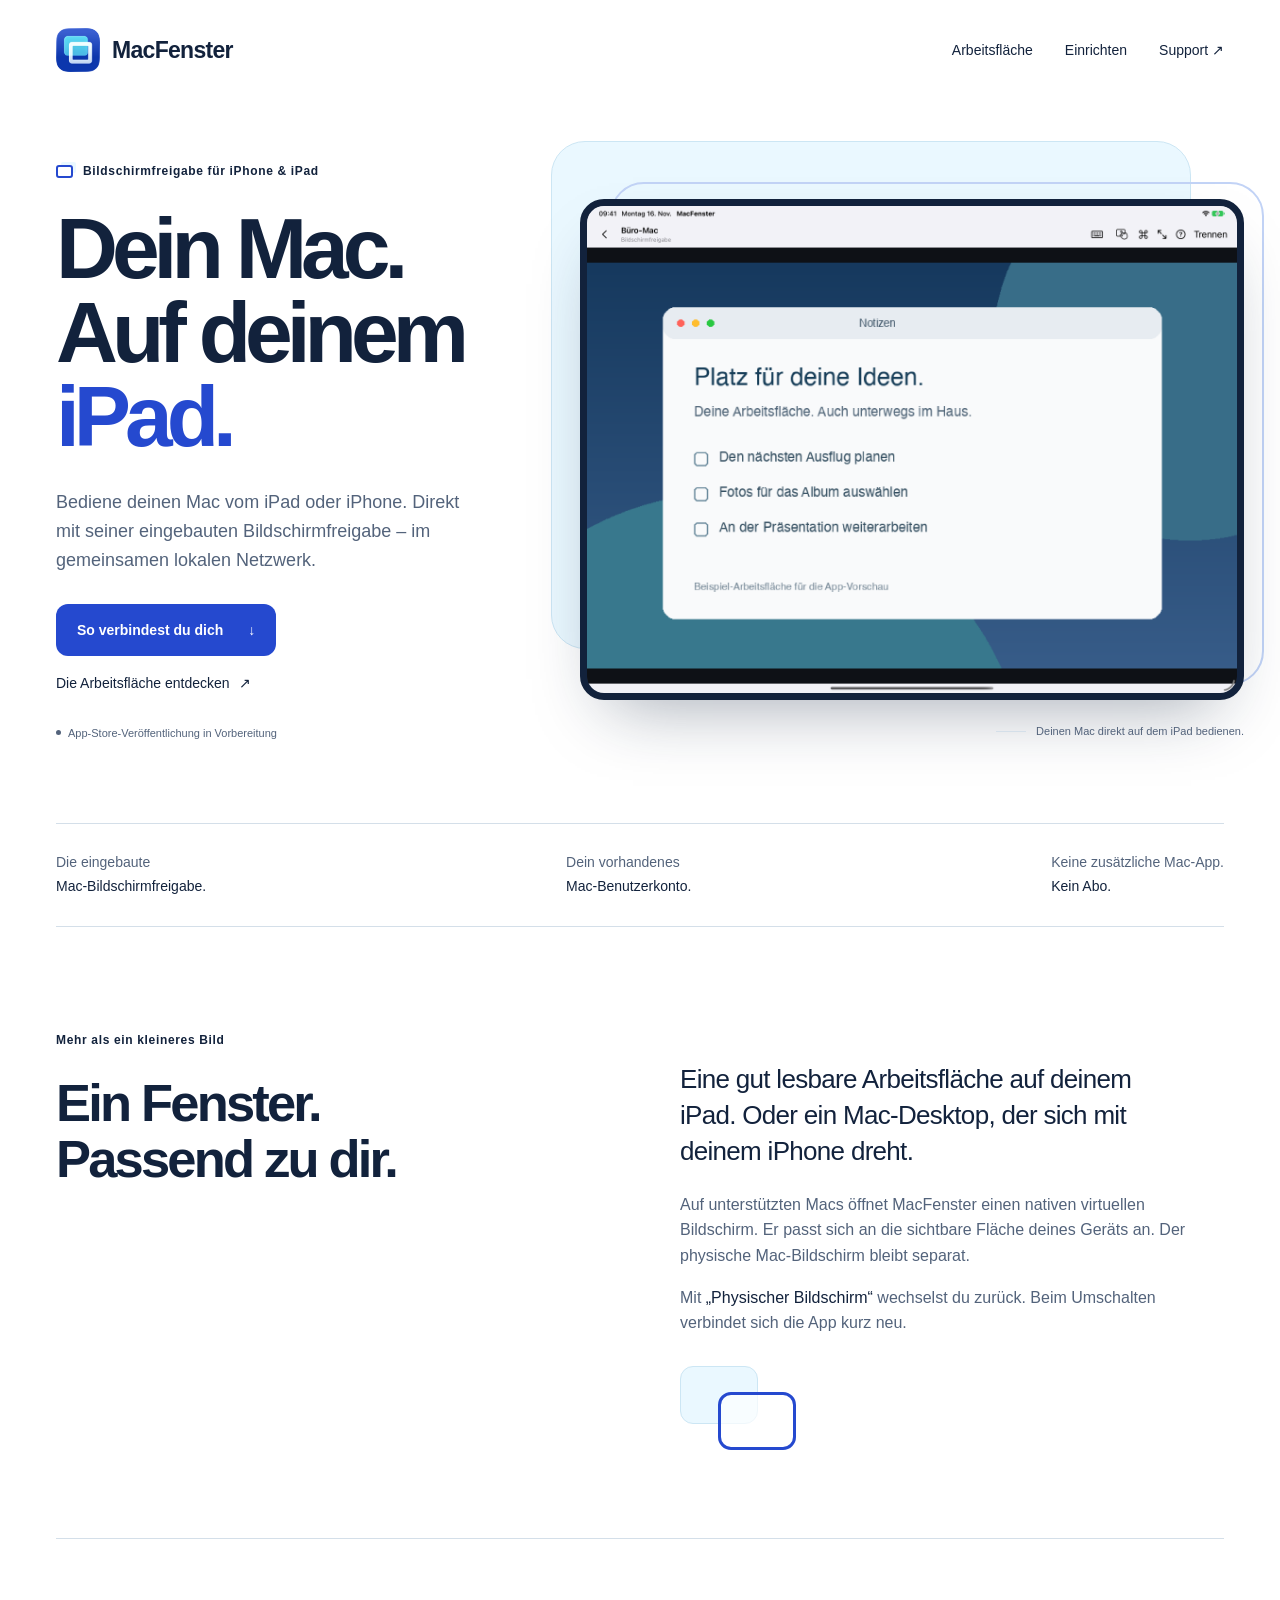
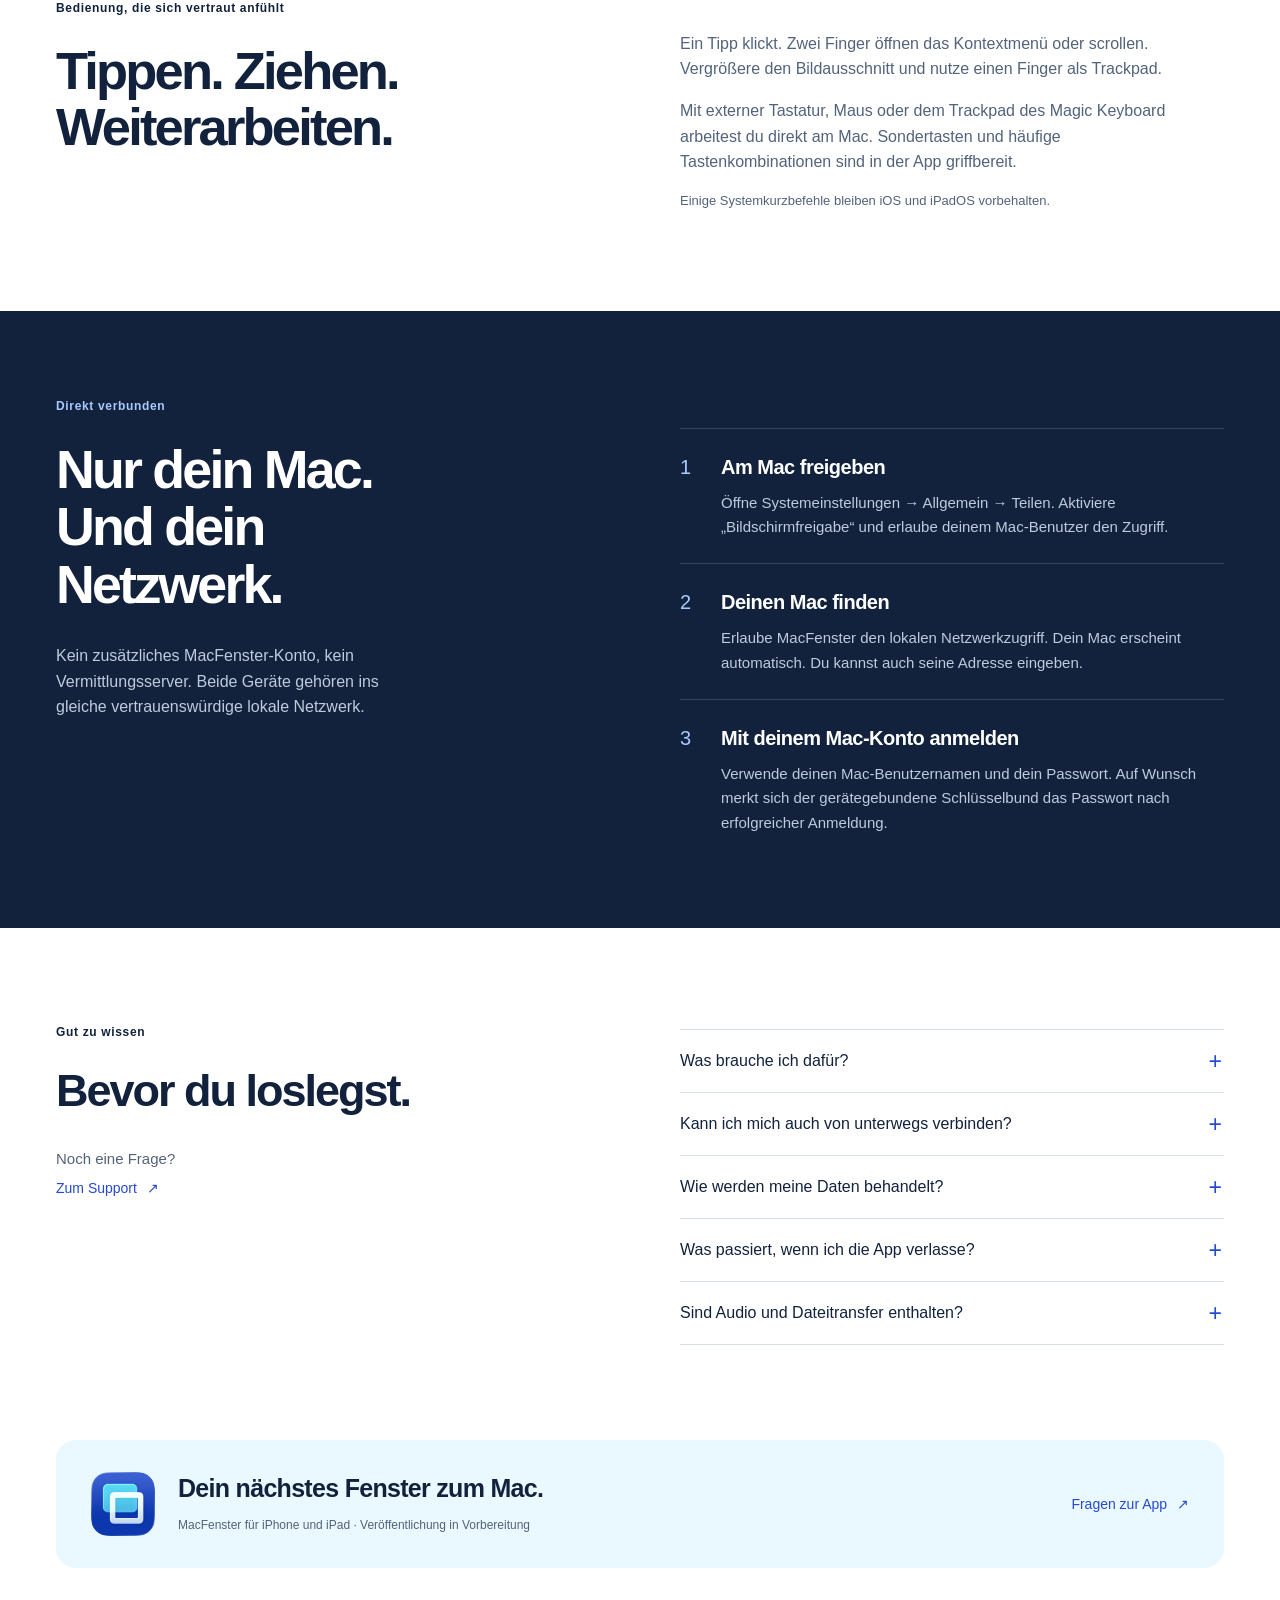
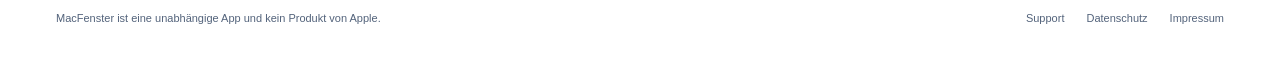
==== commit cf3982c8: "Use neutral screen-sharing imagery consistently" ====
--- a/index.html
+++ b/index.html
@@ -34,8 +34,8 @@
       </div>
       <figure class="hero-visual">
         <div class="window-outline outline-back" aria-hidden="true"></div><div class="window-outline outline-front" aria-hidden="true"></div>
-        <div class="app-window"><img src="assets/agent-result-ipad.png" width="2752" height="2064" alt="MacFenster auf dem iPad, hier mit einem gekennzeichneten Ergebnisbericht eines echten Beispiel-Agentenauftrags. Die App bedient die am Mac geöffneten Programme über Bildschirmfreigabe." fetchpriority="high"></div>
-        <figcaption><span class="caption-line" aria-hidden="true"></span>Beispiel: echter Agenten-Ergebnisbericht. Über Bildschirmfreigabe.</figcaption>
+        <div class="app-window"><img src="assets/ipad-screen-sharing.png" width="2752" height="2064" alt="MacFenster auf dem iPad mit einer neutralen Beispiel-Arbeitsfläche über Bildschirmfreigabe." fetchpriority="high"></div>
+        <figcaption><span class="caption-line" aria-hidden="true"></span>Deinen Mac direkt auf dem iPad bedienen.</figcaption>
       </figure>
     </section>
 
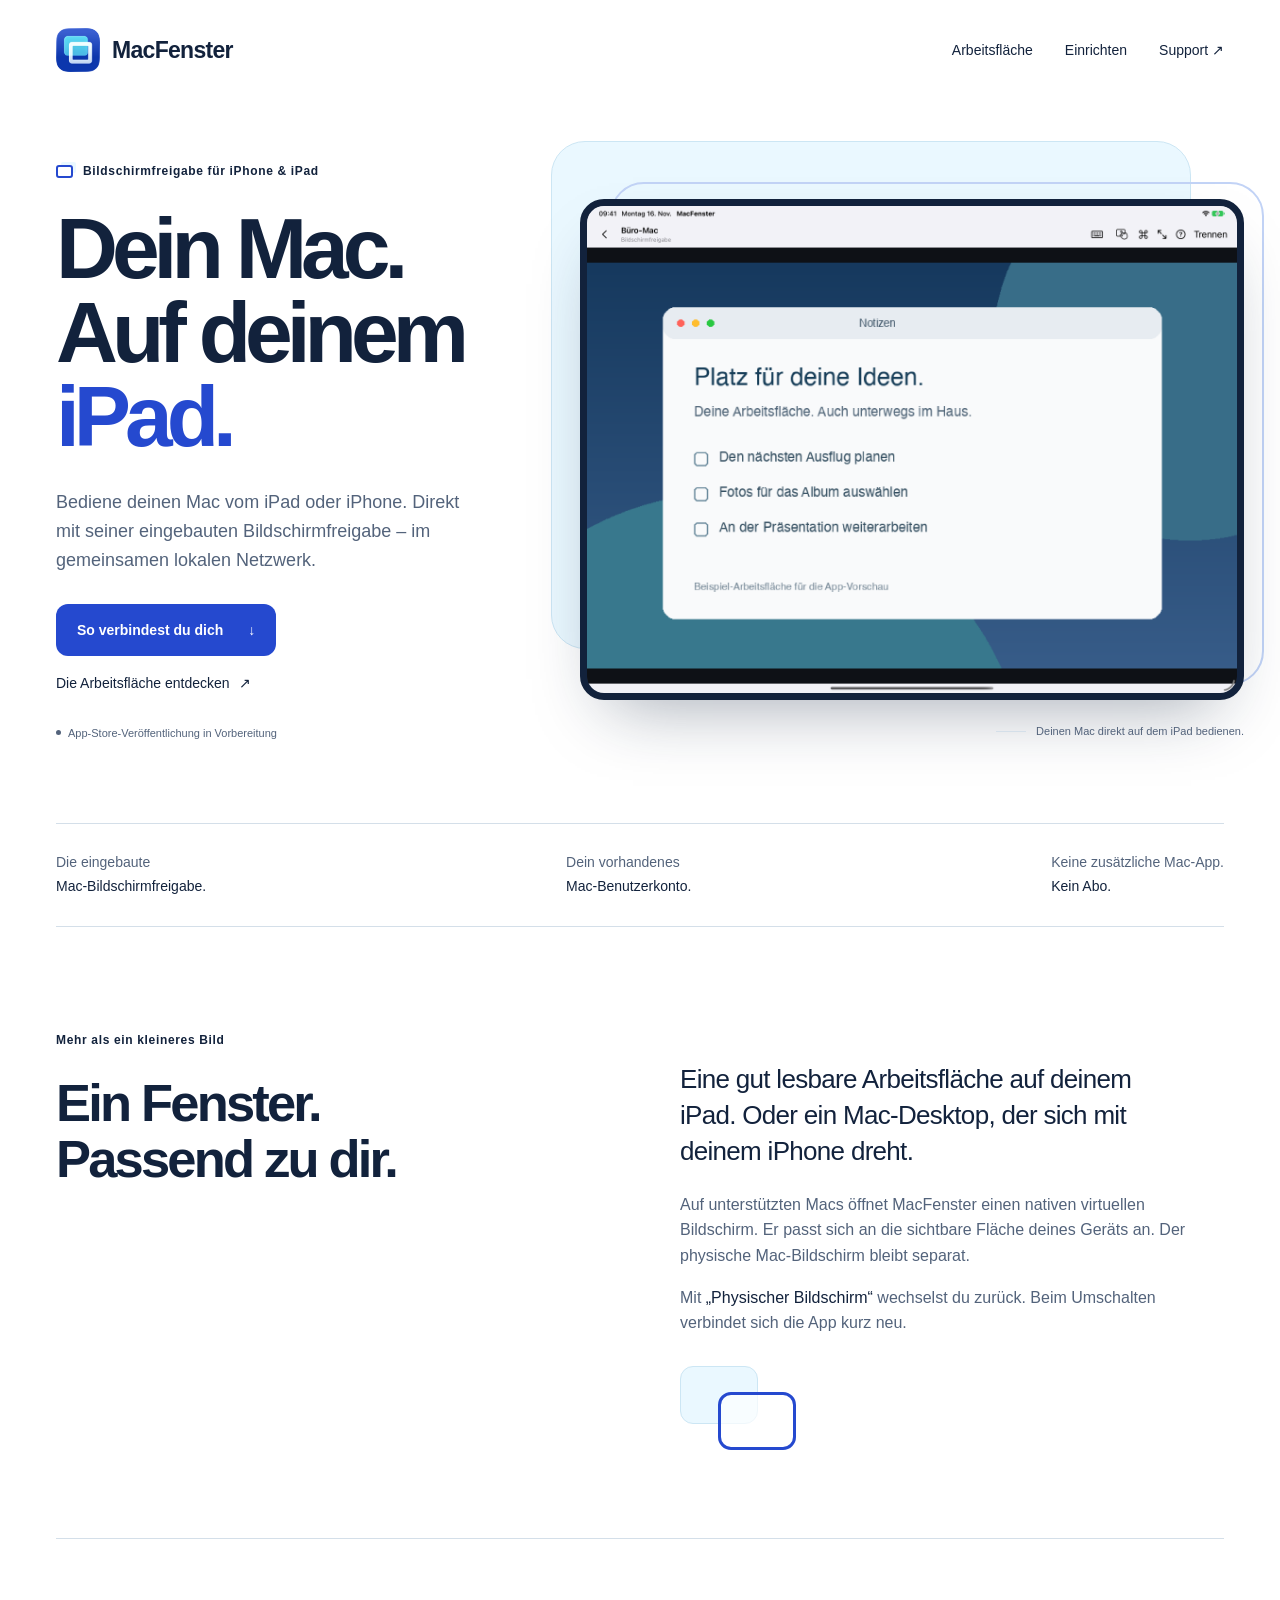
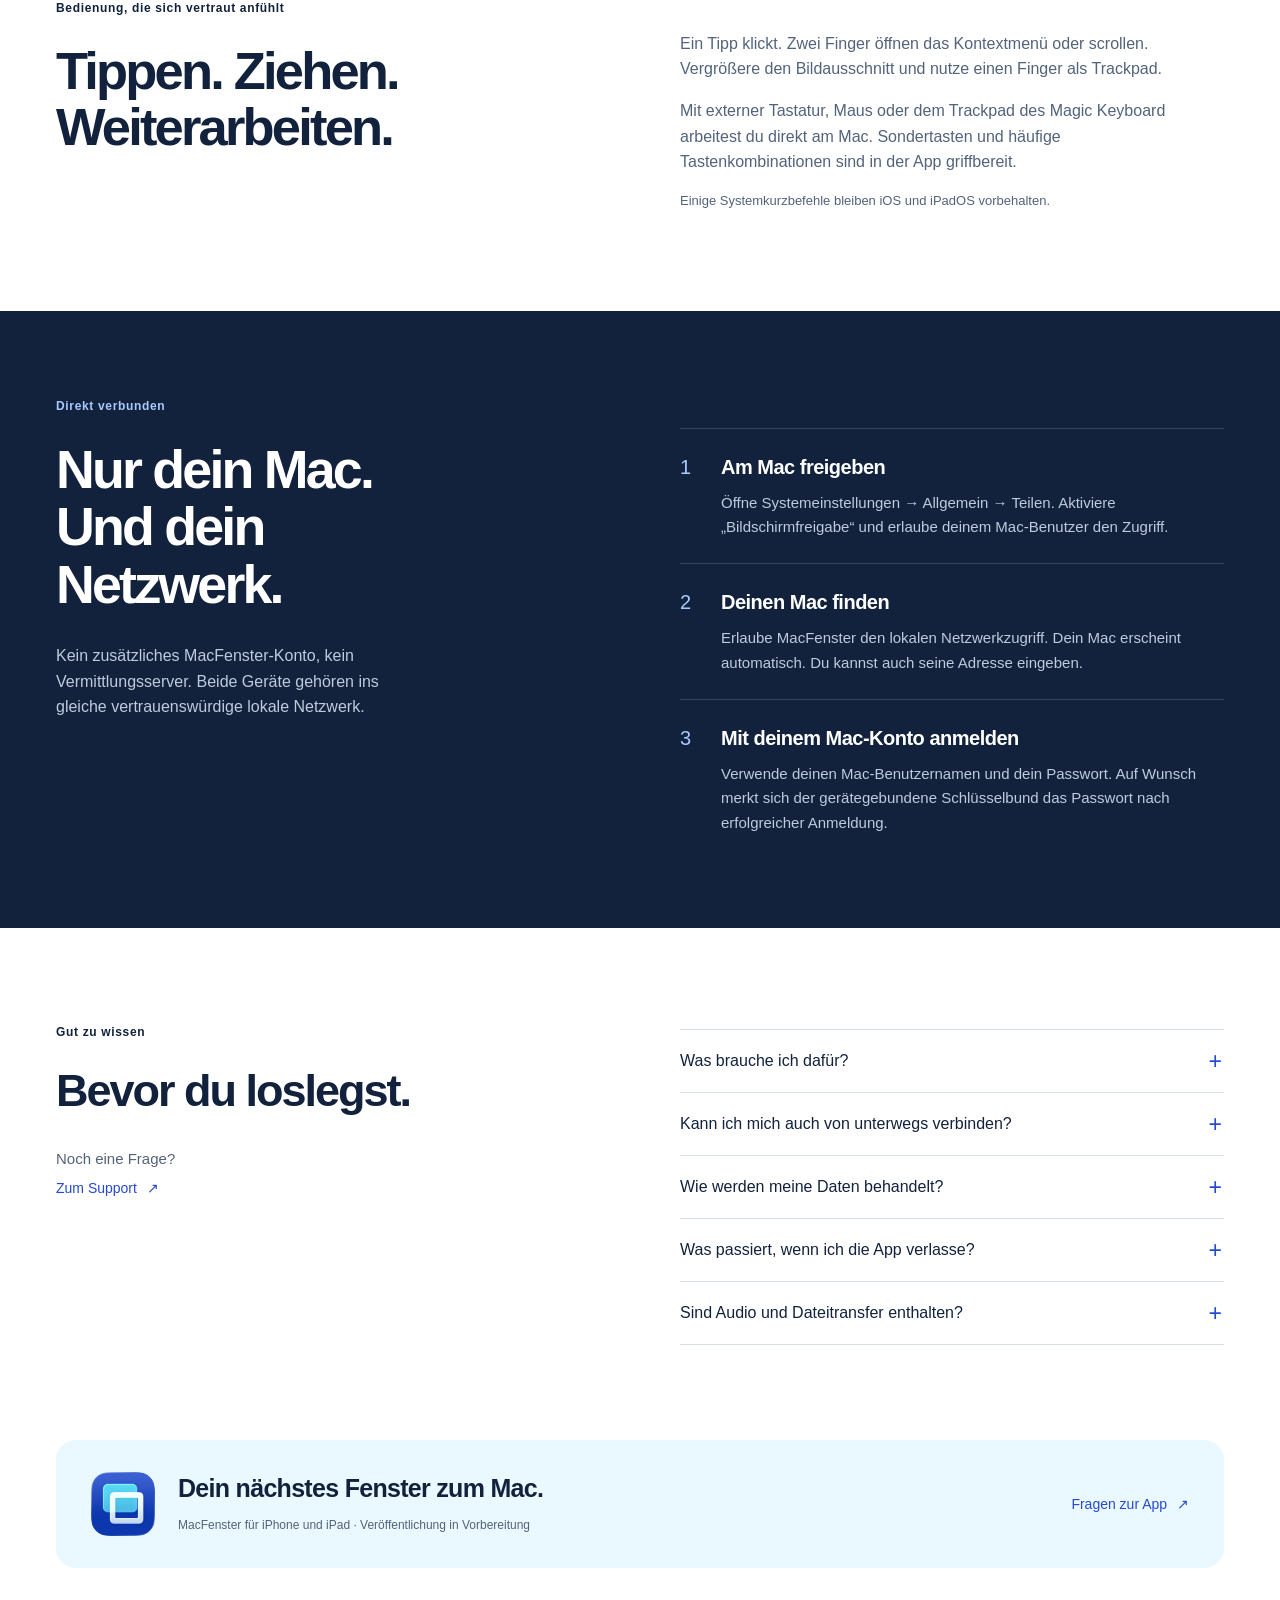
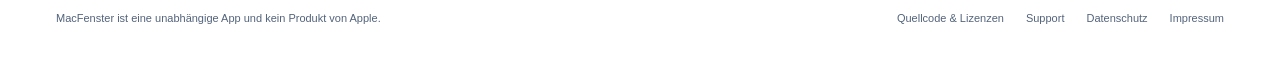
==== commit f0ca12b8: "Add GPL source downloads and license information" ====
--- a/index.html
+++ b/index.html
@@ -66,6 +66,6 @@
 
     <section class="closing wrap"><img src="assets/portal.png" alt="" width="64" height="64"><div><p>Dein nächstes Fenster zum Mac.</p><span>MacFenster für iPhone und iPad · Veröffentlichung in Vorbereitung</span></div><a class="text-link" href="https://nature0ne.github.io/macfenster-website/support.html">Fragen zur App <span aria-hidden="true">↗</span></a></section>
   </main>
-  <footer class="site-footer wrap"><p>MacFenster ist eine unabhängige App und kein Produkt von Apple.</p><nav aria-label="Rechtliches"><a href="https://nature0ne.github.io/macfenster-website/support.html">Support</a><a href="https://nature0ne.github.io/macfenster-website/privacy.html">Datenschutz</a><a href="https://nature0ne.github.io/macfenster-website/impressum.html">Impressum</a></nav></footer>
+  <footer class="site-footer wrap"><p>MacFenster ist eine unabhängige App und kein Produkt von Apple.</p><nav aria-label="Rechtliches"><a href="source.html">Quellcode &amp; Lizenzen</a><a href="https://nature0ne.github.io/macfenster-website/support.html">Support</a><a href="https://nature0ne.github.io/macfenster-website/privacy.html">Datenschutz</a><a href="https://nature0ne.github.io/macfenster-website/impressum.html">Impressum</a></nav></footer>
 </body>
 </html>
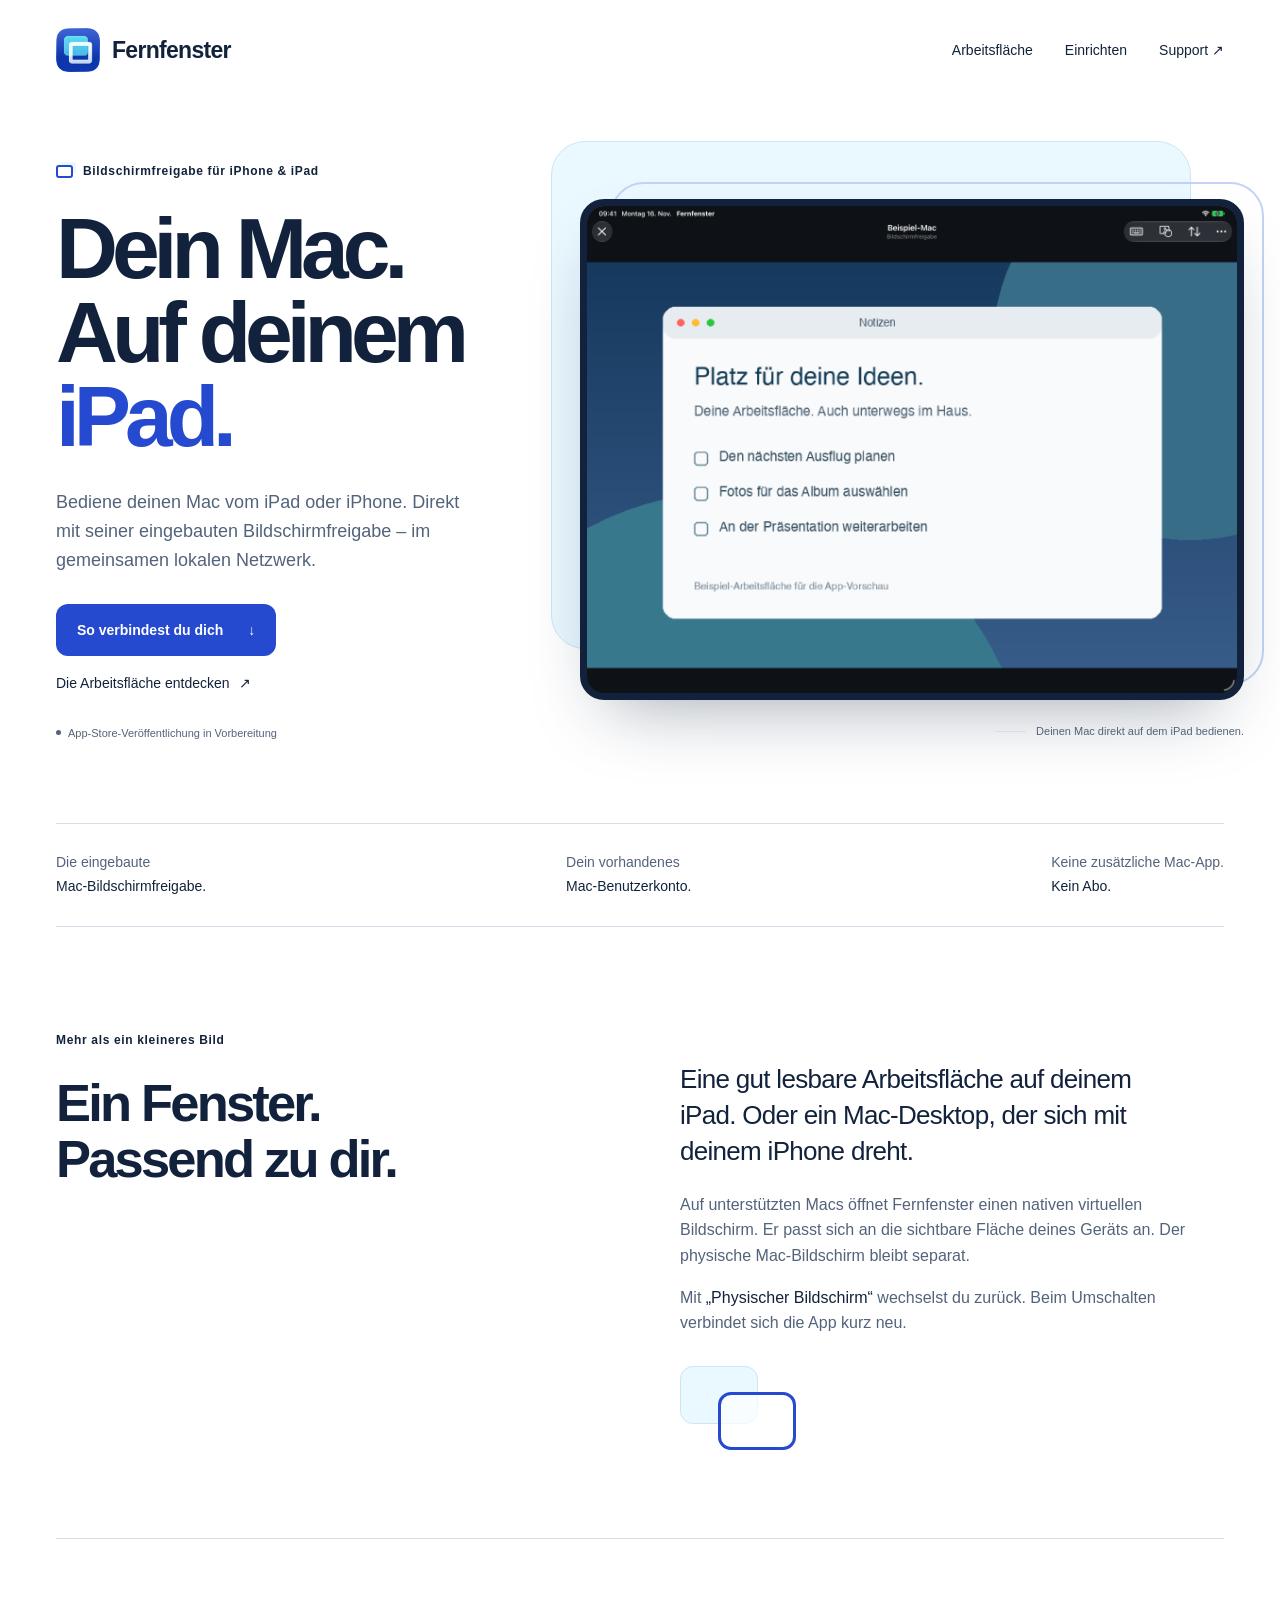
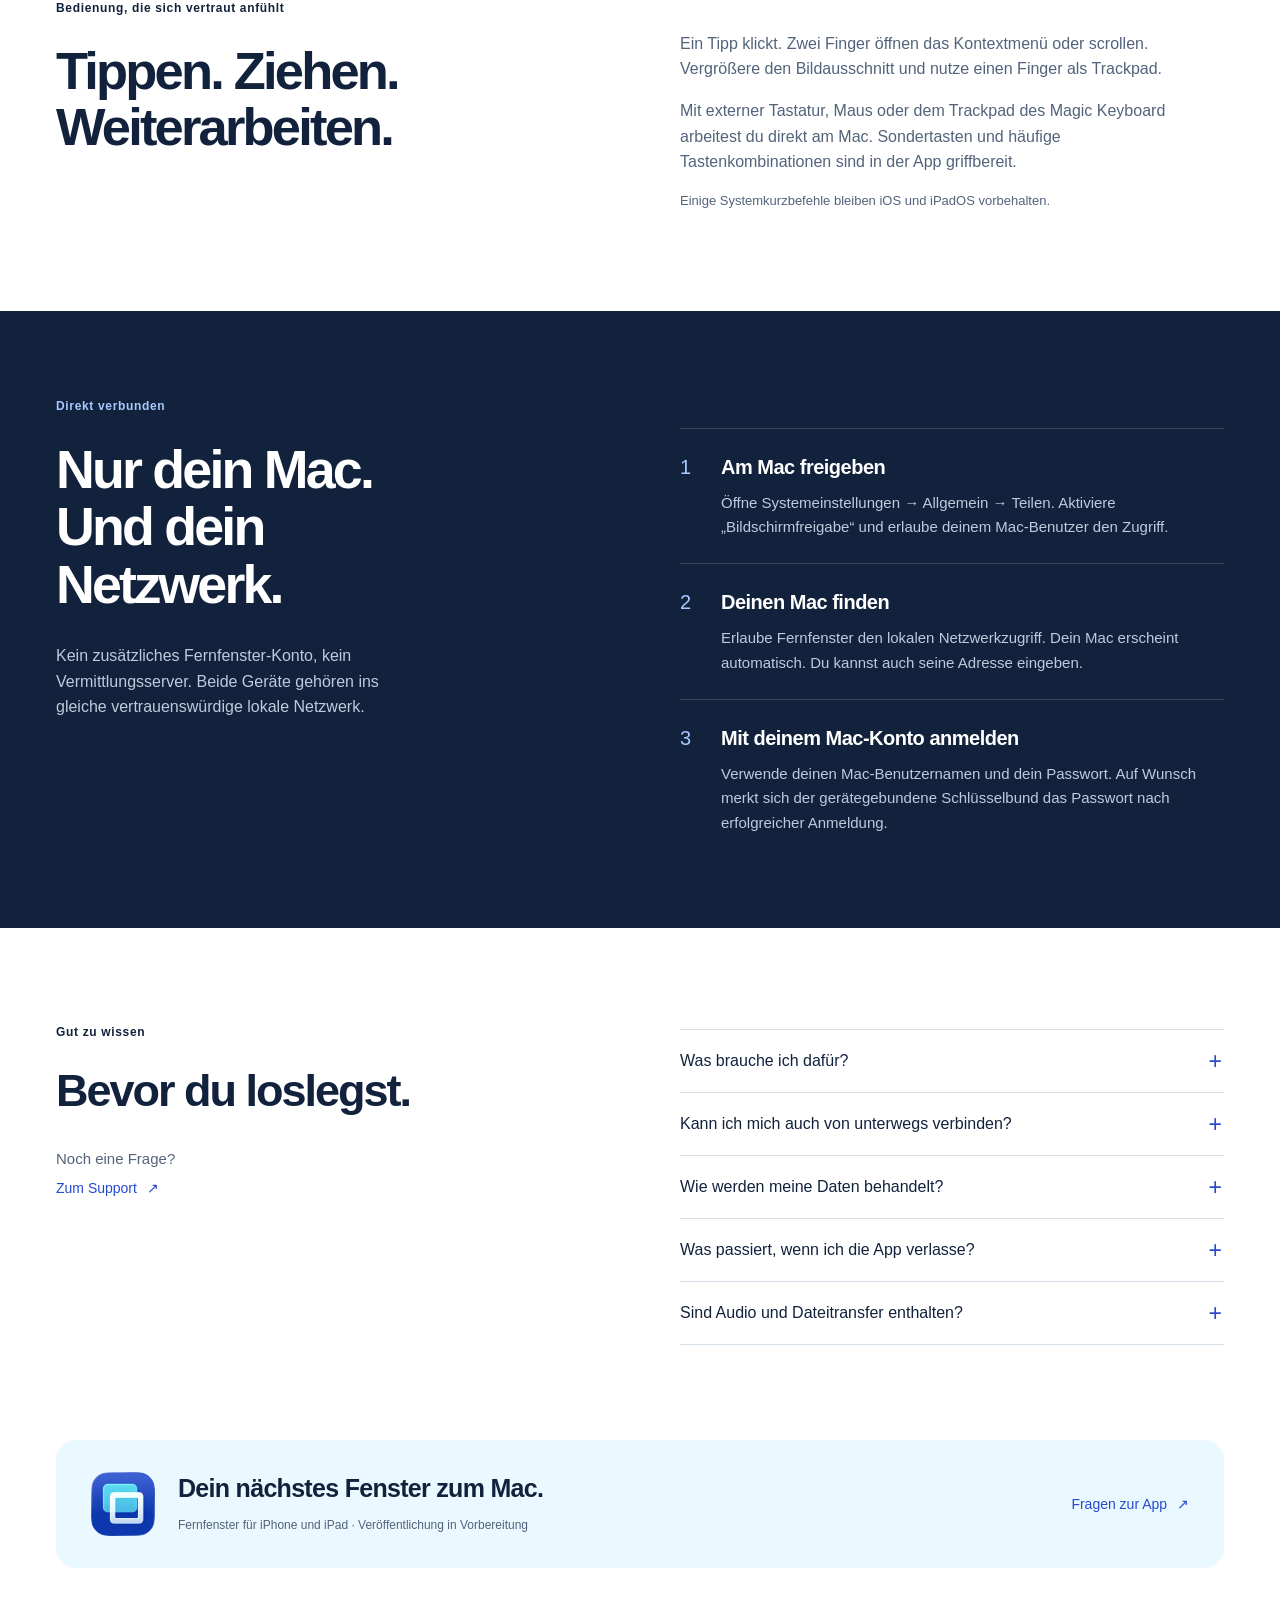
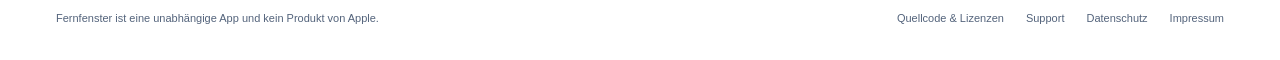
==== commit a7f61e97: "Publish Fernfenster branding and current build 19 images and source" ====
--- a/index.html
+++ b/index.html
@@ -4,14 +4,14 @@
   <meta charset="utf-8">
   <meta name="viewport" content="width=device-width,initial-scale=1">
   <meta name="robots" content="noindex,nofollow">
-  <meta name="description" content="Deinen Mac auf iPad und iPhone bedienen. MacFenster verbindet sich direkt mit der eingebauten Bildschirmfreigabe – im gemeinsamen lokalen Netzwerk.">
-  <title>MacFenster – Bildschirmfreigabe auf iPad und iPhone</title>
+  <meta name="description" content="Deinen Mac auf iPad und iPhone bedienen. Fernfenster verbindet sich direkt mit der eingebauten Bildschirmfreigabe – im gemeinsamen lokalen Netzwerk.">
+  <title>Fernfenster – Bildschirmfreigabe auf iPad und iPhone</title>
   <link rel="icon" href="assets/portal.png" type="image/png">
   <link rel="stylesheet" href="styles.css">
   <link rel="canonical" href="https://nature0ne.github.io/macfenster-website/">
   <meta property="og:type" content="website">
   <meta property="og:url" content="https://nature0ne.github.io/macfenster-website/">
-  <meta property="og:title" content="MacFenster – Dein Mac auf iPad und iPhone.">
+  <meta property="og:title" content="Fernfenster – Dein Mac auf iPad und iPhone.">
   <meta property="og:description" content="Einfache Bildschirmfreigabe für deinen Mac. Direkt im selben Netzwerk mit Touch, Trackpad und Tastatur bedienen.">
   <meta property="og:image" content="https://nature0ne.github.io/macfenster-website/assets/share-screen-sharing.png">
   <meta name="twitter:card" content="summary_large_image">
@@ -19,7 +19,7 @@
 <body>
   <a class="skip" href="#inhalt">Zum Inhalt</a>
   <header class="site-header wrap">
-    <a class="brand" href="#" aria-label="MacFenster Startseite"><img src="assets/portal.png" width="44" height="44" alt=""><span>MacFenster</span></a>
+    <a class="brand" href="#" aria-label="Fernfenster Startseite"><img src="assets/portal.png" width="44" height="44" alt=""><span>Fernfenster</span></a>
     <nav aria-label="Hauptnavigation"><a href="#arbeitsflaeche">Arbeitsfläche</a><a href="#einrichten">Einrichten</a><a href="https://nature0ne.github.io/macfenster-website/support.html">Support <span aria-hidden="true">↗</span></a></nav>
   </header>
 
@@ -34,7 +34,7 @@
       </div>
       <figure class="hero-visual">
         <div class="window-outline outline-back" aria-hidden="true"></div><div class="window-outline outline-front" aria-hidden="true"></div>
-        <div class="app-window"><img src="assets/ipad-screen-sharing.png" width="2752" height="2064" alt="MacFenster auf dem iPad mit einer neutralen Beispiel-Arbeitsfläche über Bildschirmfreigabe." fetchpriority="high"></div>
+        <div class="app-window"><img src="assets/ipad-screen-sharing.png" width="2752" height="2064" alt="Fernfenster auf dem iPad mit einer neutralen Beispiel-Arbeitsfläche über Bildschirmfreigabe." fetchpriority="high"></div>
         <figcaption><span class="caption-line" aria-hidden="true"></span>Deinen Mac direkt auf dem iPad bedienen.</figcaption>
       </figure>
     </section>
@@ -43,7 +43,7 @@
 
     <section class="workspace wrap" id="arbeitsflaeche" aria-labelledby="workspace-title">
       <div><p class="eyebrow">Mehr als ein kleineres Bild</p><h2 id="workspace-title">Ein Fenster.<br>Passend zu dir.</h2></div>
-      <div class="workspace-copy"><p class="large-copy">Eine gut lesbare Arbeitsfläche auf deinem iPad. Oder ein Mac-Desktop, der sich mit deinem iPhone dreht.</p><p>Auf unterstützten Macs öffnet MacFenster einen nativen virtuellen Bildschirm. Er passt sich an die sichtbare Fläche deines Geräts an. Der physische Mac-Bildschirm bleibt separat.</p><p>Mit <strong>„Physischer Bildschirm“</strong> wechselst du zurück. Beim Umschalten verbindet sich die App kurz neu.</p><div class="window-pair" aria-hidden="true"><span></span><span></span></div></div>
+      <div class="workspace-copy"><p class="large-copy">Eine gut lesbare Arbeitsfläche auf deinem iPad. Oder ein Mac-Desktop, der sich mit deinem iPhone dreht.</p><p>Auf unterstützten Macs öffnet Fernfenster einen nativen virtuellen Bildschirm. Er passt sich an die sichtbare Fläche deines Geräts an. Der physische Mac-Bildschirm bleibt separat.</p><p>Mit <strong>„Physischer Bildschirm“</strong> wechselst du zurück. Beim Umschalten verbindet sich die App kurz neu.</p><div class="window-pair" aria-hidden="true"><span></span><span></span></div></div>
     </section>
 
     <section class="input-section wrap" aria-labelledby="input-title">
@@ -52,20 +52,20 @@
     </section>
 
     <section class="setup" id="einrichten" aria-labelledby="setup-title">
-      <div class="wrap setup-grid"><div class="setup-intro"><p class="eyebrow">Direkt verbunden</p><h2 id="setup-title">Nur dein Mac.<br>Und dein<br>Netzwerk.</h2><p>Kein zusätzliches MacFenster-Konto, kein Vermittlungsserver. Beide Geräte gehören ins gleiche vertrauenswürdige lokale Netzwerk.</p></div>
-      <ol class="setup-steps"><li><span class="step-number" aria-hidden="true">1</span><div><h3>Am Mac freigeben</h3><p>Öffne Systemeinstellungen → Allgemein → Teilen. Aktiviere „Bildschirmfreigabe“ und erlaube deinem Mac-Benutzer den Zugriff.</p></div></li><li><span class="step-number" aria-hidden="true">2</span><div><h3>Deinen Mac finden</h3><p>Erlaube MacFenster den lokalen Netzwerkzugriff. Dein Mac erscheint automatisch. Du kannst auch seine Adresse eingeben.</p></div></li><li><span class="step-number" aria-hidden="true">3</span><div><h3>Mit deinem Mac-Konto anmelden</h3><p>Verwende deinen Mac-Benutzernamen und dein Passwort. Auf Wunsch merkt sich der gerätegebundene Schlüsselbund das Passwort nach erfolgreicher Anmeldung.</p></div></li></ol></div>
+      <div class="wrap setup-grid"><div class="setup-intro"><p class="eyebrow">Direkt verbunden</p><h2 id="setup-title">Nur dein Mac.<br>Und dein<br>Netzwerk.</h2><p>Kein zusätzliches Fernfenster-Konto, kein Vermittlungsserver. Beide Geräte gehören ins gleiche vertrauenswürdige lokale Netzwerk.</p></div>
+      <ol class="setup-steps"><li><span class="step-number" aria-hidden="true">1</span><div><h3>Am Mac freigeben</h3><p>Öffne Systemeinstellungen → Allgemein → Teilen. Aktiviere „Bildschirmfreigabe“ und erlaube deinem Mac-Benutzer den Zugriff.</p></div></li><li><span class="step-number" aria-hidden="true">2</span><div><h3>Deinen Mac finden</h3><p>Erlaube Fernfenster den lokalen Netzwerkzugriff. Dein Mac erscheint automatisch. Du kannst auch seine Adresse eingeben.</p></div></li><li><span class="step-number" aria-hidden="true">3</span><div><h3>Mit deinem Mac-Konto anmelden</h3><p>Verwende deinen Mac-Benutzernamen und dein Passwort. Auf Wunsch merkt sich der gerätegebundene Schlüsselbund das Passwort nach erfolgreicher Anmeldung.</p></div></li></ol></div>
     </section>
 
     <section class="questions wrap" aria-labelledby="questions-title"><div><p class="eyebrow">Gut zu wissen</p><h2 id="questions-title">Bevor du loslegst.</h2><p class="questions-intro">Noch eine Frage?<br><a class="text-link" href="https://nature0ne.github.io/macfenster-website/support.html">Zum Support <span aria-hidden="true">↗</span></a></p></div><div class="answers">
       <details><summary>Was brauche ich dafür?</summary><p>Ein iPhone oder iPad mit iOS beziehungsweise iPadOS 18 oder neuer und einen Mac mit aktivierter Bildschirmfreigabe. Beide Geräte müssen im selben lokalen Netzwerk sein. Videoübertragung und virtuelle Bildschirme erfordern Unterstützung durch den Mac. Die App-Oberfläche ist auf Deutsch.</p></details>
-      <details><summary>Kann ich mich auch von unterwegs verbinden?</summary><p>MacFenster ist für das gemeinsame lokale Netzwerk gedacht. Ein Internetzugriff oder eine Verbindung zwischen verschiedenen Netzwerken wird nicht eingerichtet.</p></details>
-      <details><summary>Wie werden meine Daten behandelt?</summary><p>Die Verbindung geht direkt zu deinem Mac. MacFenster zeichnet deinen Bildschirm nicht auf. Passwortspeicherung ist freiwillig und an dein Gerät gebunden. Der klassische ARD/RFB-Rückfall verschlüsselt nicht den gesamten Datenstrom – verwende deshalb ein vertrauenswürdiges Netzwerk.</p></details>
+      <details><summary>Kann ich mich auch von unterwegs verbinden?</summary><p>Fernfenster ist für das gemeinsame lokale Netzwerk gedacht. Ein Internetzugriff oder eine Verbindung zwischen verschiedenen Netzwerken wird nicht eingerichtet.</p></details>
+      <details><summary>Wie werden meine Daten behandelt?</summary><p>Die Verbindung geht direkt zu deinem Mac. Fernfenster zeichnet deinen Bildschirm nicht auf. Passwortspeicherung ist freiwillig und an dein Gerät gebunden. Der klassische ARD/RFB-Rückfall verschlüsselt nicht den gesamten Datenstrom – verwende deshalb ein vertrauenswürdiges Netzwerk.</p></details>
       <details><summary>Was passiert, wenn ich die App verlasse?</summary><p>Im Hintergrund endet die Sitzung. Du kannst dich anschließend erneut verbinden.</p></details>
-      <details><summary>Sind Audio und Dateitransfer enthalten?</summary><p>Audioübertragung, Dateitransfer und eine automatisch synchronisierte Zwischenablage sind nicht enthalten. Kopieren und Einsetzen innerhalb des Macs erreichst du über die Mac-Tastenkombinationen.</p></details>
+      <details><summary>Sind Audio und Dateitransfer enthalten?</summary><p>Auf unterstützten Macs kannst du Mac-Ton wiedergeben und Dateien bewusst senden oder empfangen. Die automatische Zwischenablage ist zunächst ausgeschaltet und wird in den Einstellungen aktiviert. Audio benötigt den unterstützten Videostream und ist bei voller Bildqualität nicht verfügbar.</p></details>
     </div></section>
 
-    <section class="closing wrap"><img src="assets/portal.png" alt="" width="64" height="64"><div><p>Dein nächstes Fenster zum Mac.</p><span>MacFenster für iPhone und iPad · Veröffentlichung in Vorbereitung</span></div><a class="text-link" href="https://nature0ne.github.io/macfenster-website/support.html">Fragen zur App <span aria-hidden="true">↗</span></a></section>
+    <section class="closing wrap"><img src="assets/portal.png" alt="" width="64" height="64"><div><p>Dein nächstes Fenster zum Mac.</p><span>Fernfenster für iPhone und iPad · Veröffentlichung in Vorbereitung</span></div><a class="text-link" href="https://nature0ne.github.io/macfenster-website/support.html">Fragen zur App <span aria-hidden="true">↗</span></a></section>
   </main>
-  <footer class="site-footer wrap"><p>MacFenster ist eine unabhängige App und kein Produkt von Apple.</p><nav aria-label="Rechtliches"><a href="source.html">Quellcode &amp; Lizenzen</a><a href="https://nature0ne.github.io/macfenster-website/support.html">Support</a><a href="https://nature0ne.github.io/macfenster-website/privacy.html">Datenschutz</a><a href="https://nature0ne.github.io/macfenster-website/impressum.html">Impressum</a></nav></footer>
+  <footer class="site-footer wrap"><p>Fernfenster ist eine unabhängige App und kein Produkt von Apple.</p><nav aria-label="Rechtliches"><a href="source.html">Quellcode &amp; Lizenzen</a><a href="https://nature0ne.github.io/macfenster-website/support.html">Support</a><a href="https://nature0ne.github.io/macfenster-website/privacy.html">Datenschutz</a><a href="https://nature0ne.github.io/macfenster-website/impressum.html">Impressum</a></nav></footer>
 </body>
 </html>
